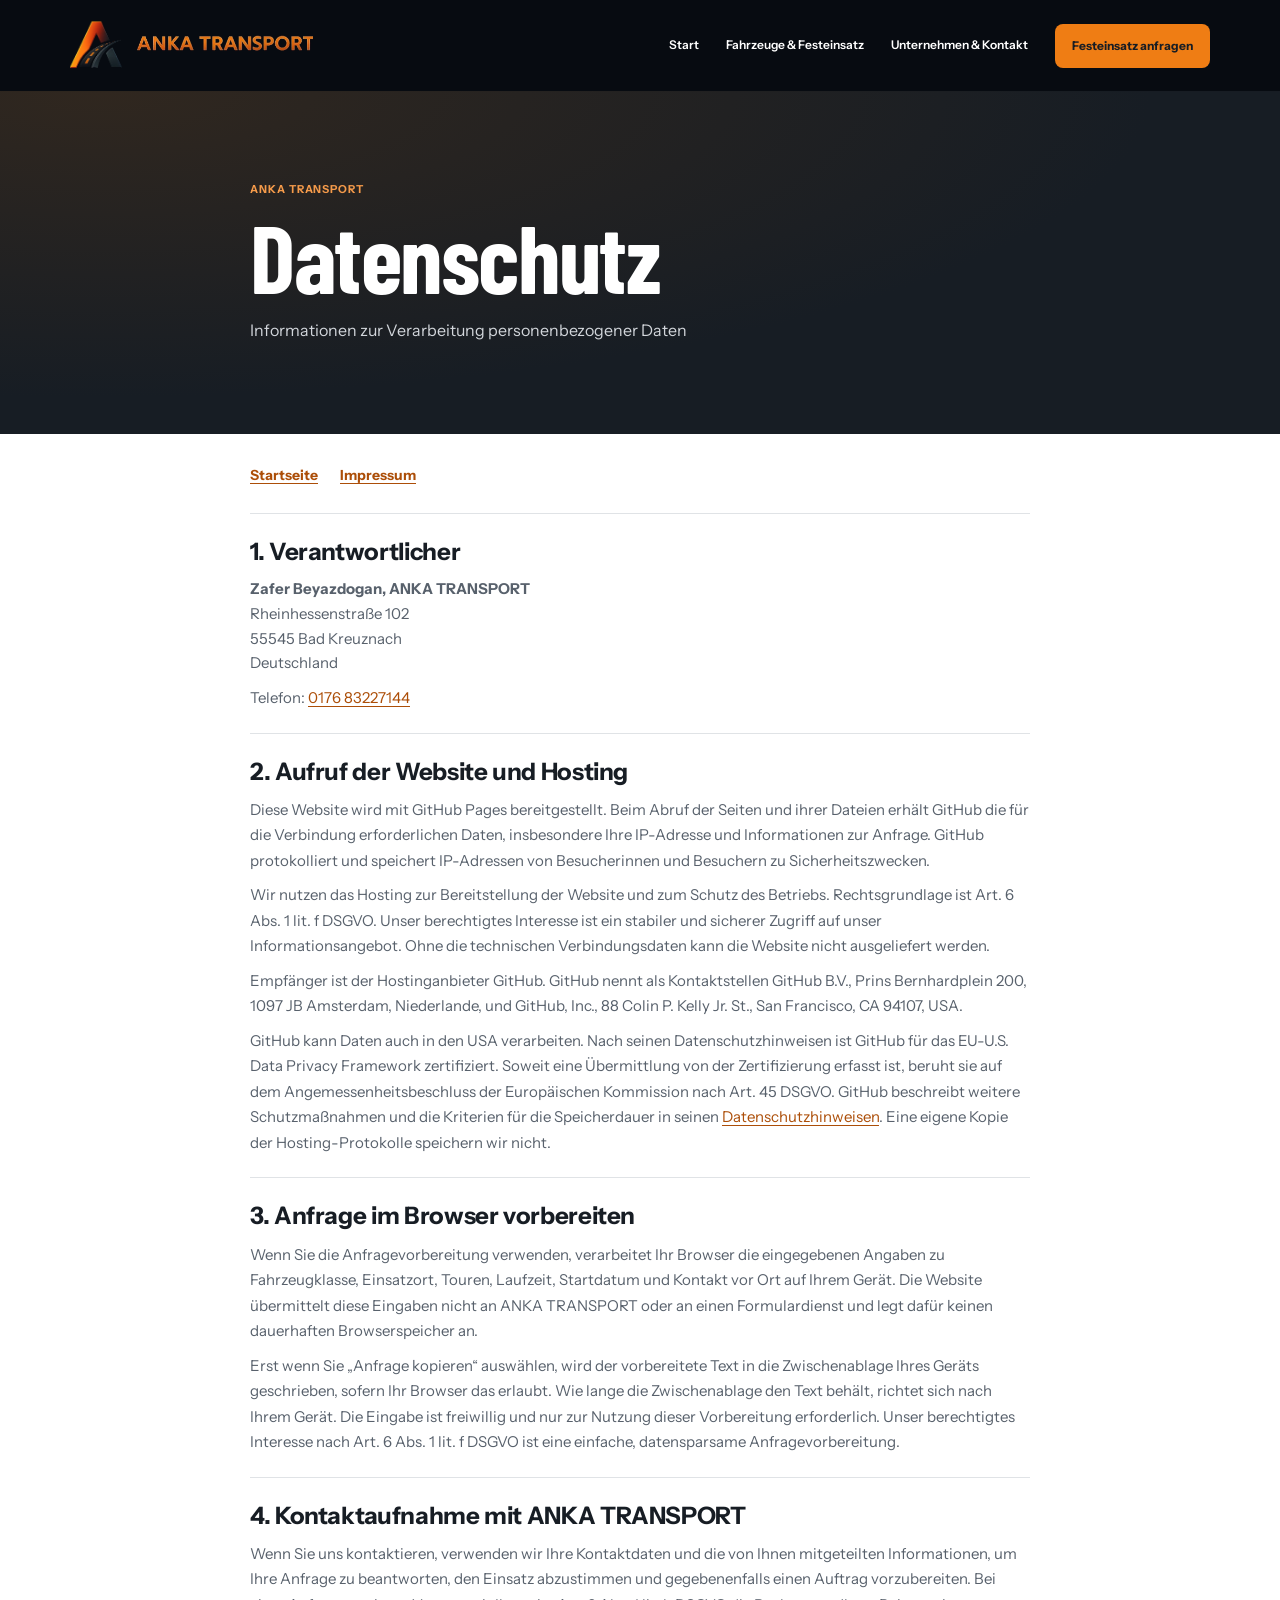
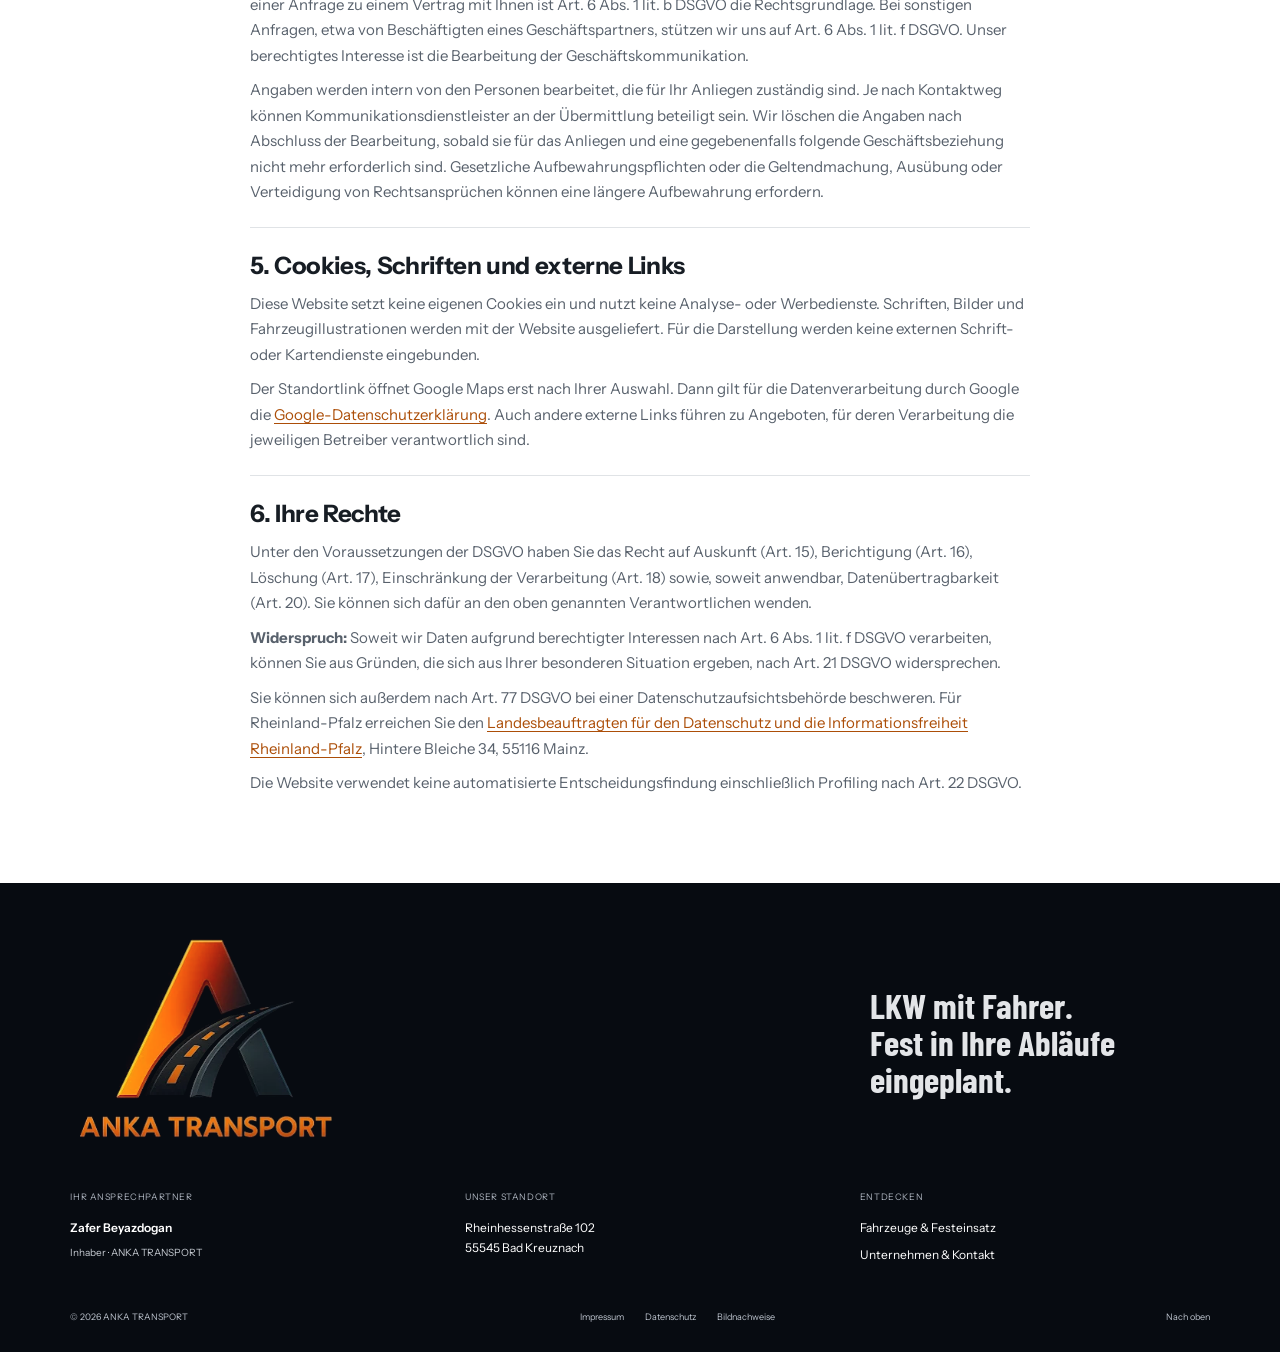
==== datenschutz.html @ 5c02116e "Add ANKA legal pages and protect local inquiry form" ====
<!doctype html><html lang="de"><head><meta charset="utf-8"><meta name="viewport" content="width=device-width, initial-scale=1"><meta http-equiv="Content-Security-Policy" content="form-action 'none'"><meta name="theme-color" content="#ef7d14"><title>Datenschutz — ANKA TRANSPORT</title><meta name="description" content="Datenschutzhinweise für die Website von ANKA TRANSPORT."><meta name="robots" content="noindex,nofollow"><meta property="og:title" content="Datenschutz — ANKA TRANSPORT"><meta property="og:description" content="Datenschutzhinweise für die Website von ANKA TRANSPORT."><meta property="og:type" content="website"><meta property="og:image" content="https://anka-transport.cra4zzy.chatgpt.site/assets/anka-truck.webp"><link rel="icon" href="assets/favicon.svg" type="image/svg+xml"><link rel="preload" href="assets/barlow-condensed-bold.ttf" as="font" type="font/ttf" crossorigin><link rel="stylesheet" href="assets/fonts-v3.css"><link rel="stylesheet" href="assets/style.css?v=7"><script src="assets/app.js?v=7" defer></script></head><body id="top" class="datenschutz-page"><a class="skip" href="#main">Zum Inhalt</a>
<header class="header"><a class="brand" href="index.html" aria-label="ANKA TRANSPORT Startseite"><span class="brand-icon"><img src="assets/anka-brand-reference.png" alt="" width="352" height="510"></span><span class="brand-name"><img src="assets/anka-brand-reference.png" alt="" width="352" height="510"></span></a>
<button class="menu-toggle" type="button" aria-expanded="false" aria-controls="navigation"><span>Menü</span><i aria-hidden="true"></i></button>
<nav id="navigation" aria-label="Hauptnavigation"><a href="index.html">Start</a><a href="festeinsatz.html">Fahrzeuge & Festeinsatz</a><a href="unternehmen.html">Unternehmen & Kontakt</a><a class="button button-small" href="unternehmen.html#anfrage">Festeinsatz anfragen</a></nav></header><main id="main"><header class="legal-hero"><div class="legal-wrap"><span class="kicker">ANKA TRANSPORT</span><h1>Datenschutz</h1><p>Informationen zur Verarbeitung personenbezogener Daten</p></div></header><div class="legal-wrap legal-content"><nav class="legal-links" aria-label="Rechtliche Seiten"><a href="index.html">Startseite</a><a href="impressum.html">Impressum</a></nav><section class="legal-block" aria-labelledby="verantwortlicher">
  <h2 id="verantwortlicher">1. Verantwortlicher</h2>
  <address><strong>Zafer Beyazdogan, ANKA TRANSPORT</strong><br>Rheinhessenstraße 102<br>55545 Bad Kreuznach<br>Deutschland</address>
  <p>Telefon: <a href="tel:+4917683227144">0176 83227144</a></p>
</section>
<section class="legal-block" aria-labelledby="hosting">
  <h2 id="hosting">2. Aufruf der Website und Hosting</h2>
  <p>Diese Website wird mit GitHub Pages bereitgestellt. Beim Abruf der Seiten und ihrer Dateien erhält GitHub die für die Verbindung erforderlichen Daten, insbesondere Ihre IP-Adresse und Informationen zur Anfrage. GitHub protokolliert und speichert IP-Adressen von Besucherinnen und Besuchern zu Sicherheitszwecken.</p>
  <p>Wir nutzen das Hosting zur Bereitstellung der Website und zum Schutz des Betriebs. Rechtsgrundlage ist Art. 6 Abs. 1 lit. f DSGVO. Unser berechtigtes Interesse ist ein stabiler und sicherer Zugriff auf unser Informationsangebot. Ohne die technischen Verbindungsdaten kann die Website nicht ausgeliefert werden.</p>
  <p>Empfänger ist der Hostinganbieter GitHub. GitHub nennt als Kontaktstellen GitHub B.V., Prins Bernhardplein 200, 1097 JB Amsterdam, Niederlande, und GitHub, Inc., 88 Colin P. Kelly Jr. St., San Francisco, CA 94107, USA.</p>
  <p>GitHub kann Daten auch in den USA verarbeiten. Nach seinen Datenschutzhinweisen ist GitHub für das EU-U.S. Data Privacy Framework zertifiziert. Soweit eine Übermittlung von der Zertifizierung erfasst ist, beruht sie auf dem Angemessenheitsbeschluss der Europäischen Kommission nach Art. 45 DSGVO. GitHub beschreibt weitere Schutzmaßnahmen und die Kriterien für die Speicherdauer in seinen <a href="https://docs.github.com/en/site-policy/privacy-policies/github-general-privacy-statement">Datenschutzhinweisen</a>. Eine eigene Kopie der Hosting-Protokolle speichern wir nicht.</p>
</section>
<section class="legal-block" aria-labelledby="anfragevorbereitung">
  <h2 id="anfragevorbereitung">3. Anfrage im Browser vorbereiten</h2>
  <p>Wenn Sie die Anfragevorbereitung verwenden, verarbeitet Ihr Browser die eingegebenen Angaben zu Fahrzeugklasse, Einsatzort, Touren, Laufzeit, Startdatum und Kontakt vor Ort auf Ihrem Gerät. Die Website übermittelt diese Eingaben nicht an ANKA TRANSPORT oder an einen Formulardienst und legt dafür keinen dauerhaften Browserspeicher an.</p>
  <p>Erst wenn Sie „Anfrage kopieren“ auswählen, wird der vorbereitete Text in die Zwischenablage Ihres Geräts geschrieben, sofern Ihr Browser das erlaubt. Wie lange die Zwischenablage den Text behält, richtet sich nach Ihrem Gerät. Die Eingabe ist freiwillig und nur zur Nutzung dieser Vorbereitung erforderlich. Unser berechtigtes Interesse nach Art. 6 Abs. 1 lit. f DSGVO ist eine einfache, datensparsame Anfragevorbereitung.</p>
</section>
<section class="legal-block" aria-labelledby="kontaktaufnahme">
  <h2 id="kontaktaufnahme">4. Kontaktaufnahme mit ANKA TRANSPORT</h2>
  <p>Wenn Sie uns kontaktieren, verwenden wir Ihre Kontaktdaten und die von Ihnen mitgeteilten Informationen, um Ihre Anfrage zu beantworten, den Einsatz abzustimmen und gegebenenfalls einen Auftrag vorzubereiten. Bei einer Anfrage zu einem Vertrag mit Ihnen ist Art. 6 Abs. 1 lit. b DSGVO die Rechtsgrundlage. Bei sonstigen Anfragen, etwa von Beschäftigten eines Geschäftspartners, stützen wir uns auf Art. 6 Abs. 1 lit. f DSGVO. Unser berechtigtes Interesse ist die Bearbeitung der Geschäftskommunikation.</p>
  <p>Angaben werden intern von den Personen bearbeitet, die für Ihr Anliegen zuständig sind. Je nach Kontaktweg können Kommunikationsdienstleister an der Übermittlung beteiligt sein. Wir löschen die Angaben nach Abschluss der Bearbeitung, sobald sie für das Anliegen und eine gegebenenfalls folgende Geschäftsbeziehung nicht mehr erforderlich sind. Gesetzliche Aufbewahrungspflichten oder die Geltendmachung, Ausübung oder Verteidigung von Rechtsansprüchen können eine längere Aufbewahrung erfordern.</p>
</section>
<section class="legal-block" aria-labelledby="einbindungen">
  <h2 id="einbindungen">5. Cookies, Schriften und externe Links</h2>
  <p>Diese Website setzt keine eigenen Cookies ein und nutzt keine Analyse- oder Werbedienste. Schriften, Bilder und Fahrzeugillustrationen werden mit der Website ausgeliefert. Für die Darstellung werden keine externen Schrift- oder Kartendienste eingebunden.</p>
  <p>Der Standortlink öffnet Google Maps erst nach Ihrer Auswahl. Dann gilt für die Datenverarbeitung durch Google die <a href="https://policies.google.com/privacy?hl=de">Google-Datenschutzerklärung</a>. Auch andere externe Links führen zu Angeboten, für deren Verarbeitung die jeweiligen Betreiber verantwortlich sind.</p>
</section>
<section class="legal-block" aria-labelledby="rechte">
  <h2 id="rechte">6. Ihre Rechte</h2>
  <p>Unter den Voraussetzungen der DSGVO haben Sie das Recht auf Auskunft (Art. 15), Berichtigung (Art. 16), Löschung (Art. 17), Einschränkung der Verarbeitung (Art. 18) sowie, soweit anwendbar, Datenübertragbarkeit (Art. 20). Sie können sich dafür an den oben genannten Verantwortlichen wenden.</p>
  <p><strong>Widerspruch:</strong> Soweit wir Daten aufgrund berechtigter Interessen nach Art. 6 Abs. 1 lit. f DSGVO verarbeiten, können Sie aus Gründen, die sich aus Ihrer besonderen Situation ergeben, nach Art. 21 DSGVO widersprechen.</p>
  <p>Sie können sich außerdem nach Art. 77 DSGVO bei einer Datenschutzaufsichtsbehörde beschweren. Für Rheinland-Pfalz erreichen Sie den <a href="https://www.datenschutz.rlp.de/service/kontakt">Landesbeauftragten für den Datenschutz und die Informationsfreiheit Rheinland-Pfalz</a>, Hintere Bleiche 34, 55116 Mainz.</p>
  <p>Die Website verwendet keine automatisierte Entscheidungsfindung einschließlich Profiling nach Art. 22 DSGVO.</p>
</section>
</div></main><footer class="footer"><div class="footer-top"><a class="footer-brand" href="index.html" aria-label="ANKA TRANSPORT Startseite"><span class="brand-lockup"><img src="assets/anka-brand-reference.png" alt="" width="352" height="510" loading="lazy"></span></a><p>LKW mit Fahrer.<br>Fest in Ihre Abläufe eingeplant.</p></div>
<div class="footer-columns"><div><span class="footer-label">Ihr Ansprechpartner</span><strong>Zafer Beyazdogan</strong><span>Inhaber · ANKA TRANSPORT</span></div><div><span class="footer-label">Unser Standort</span><address>Rheinhessenstraße 102<br>55545 Bad Kreuznach</address></div><div><span class="footer-label">Entdecken</span><a href="festeinsatz.html">Fahrzeuge & Festeinsatz</a><a href="unternehmen.html">Unternehmen & Kontakt</a></div></div>
<div class="footer-bottom"><span>© <span data-year>2026</span> ANKA TRANSPORT</span><div><a href="impressum.html">Impressum</a><a href="datenschutz.html">Datenschutz</a><button type="button" data-dialog="bildnachweise">Bildnachweise</button></div><a href="#top">Nach oben</a></div></footer><dialog id="bildnachweise" class="info-dialog"><button class="dialog-close" aria-label="Schließen">×</button><span class="kicker">Fotografie</span><h2>Bildnachweise</h2><p>Die Aufnahmen des Mercedes-Benz-LKW und des Laderaums wurden von ANKA TRANSPORT zur Verfügung gestellt.</p><p>Die Fahrzeugklassen in der interaktiven Auswahl sind eigenständig erstellte schematische Illustrationen. Sie zeigen keine verbindlichen Fahrzeugabmessungen oder Ausstattungen.</p></dialog>
</body></html>
---- assets/fonts-v3.css ----
@font-face {
  font-family: 'Instrument Sans';
  font-style: normal;
  font-weight: 400;
  font-stretch: normal;
  font-display: swap;
  src: url(font-pximypc9vsFDm051Uf6KVwgkfoSxQ0GsQv8ToedPibnr-yp2JGEJOH9npSTF-Qf1.ttf) format('truetype');
}
@font-face {
  font-family: 'Instrument Sans';
  font-style: normal;
  font-weight: 500;
  font-stretch: normal;
  font-display: swap;
  src: url(font-pximypc9vsFDm051Uf6KVwgkfoSxQ0GsQv8ToedPibnr-yp2JGEJOH9npST3-Qf1.ttf) format('truetype');
}
@font-face {
  font-family: 'Instrument Sans';
  font-style: normal;
  font-weight: 600;
  font-stretch: normal;
  font-display: swap;
  src: url(font-pximypc9vsFDm051Uf6KVwgkfoSxQ0GsQv8ToedPibnr-yp2JGEJOH9npSQb_gf1.ttf) format('truetype');
}
@font-face {
  font-family: 'Instrument Sans';
  font-style: normal;
  font-weight: 700;
  font-stretch: normal;
  font-display: swap;
  src: url(font-pximypc9vsFDm051Uf6KVwgkfoSxQ0GsQv8ToedPibnr-yp2JGEJOH9npSQi_gf1.ttf) format('truetype');
}
@font-face {
 font-family: 'Barlow Condensed';
 font-style: normal;
 font-weight: 700;
 font-display: swap;
 src: url(barlow-condensed-bold.ttf) format('truetype');
}
---- assets/style.css ----
:root{--accent:#ef7d14;--accent-hover:#ff9433;--accent-text:#ac4e08;--brand-black:#070b11;--ink:#171d24;--orange:#ef7d14;--paper:#f1f2f3;--muted:#58616c;--gutter:clamp(24px,5.5vw,88px);--display:'Barlow Condensed','Arial Narrow',sans-serif;--body:'Instrument Sans',Arial,sans-serif}
*{box-sizing:border-box}html{scroll-behavior:smooth;scroll-padding-top:100px}body{margin:0;font-family:var(--body);font-size:16px;line-height:1.65;background:#fff;color:var(--ink)}button,input,textarea{font:inherit}button,a,input,textarea,summary{-webkit-tap-highlight-color:transparent}a{color:inherit;text-decoration:none}button{cursor:pointer}img{display:block;max-width:100%;width:100%;height:100%;object-fit:cover}svg{display:block}figure,p,h1,h2,h3,dl,dd{margin:0}h1,h2,h3{font-family:var(--display);font-weight:700;line-height:1;letter-spacing:-.015em}h1{font-size:clamp(68px,7.7vw,118px)}h2{font-size:clamp(44px,4.7vw,72px)}h3{font-size:34px}p{line-height:1.7}address{font-style:normal}button{color:inherit}a:focus-visible,button:focus-visible,input:focus-visible,textarea:focus-visible,summary:focus-visible,[tabindex]:focus-visible{outline:3px solid #bd570b;outline-offset:5px}.section{padding:80px var(--gutter)}.kicker{display:block;font-size:11px;line-height:1.5;font-weight:700;letter-spacing:.085em;text-transform:uppercase;margin-bottom:22px}.lead{font-size:20px;line-height:1.55;font-weight:500}.accent-text{color:var(--accent-text)}.section-title{display:flex;align-items:flex-end;justify-content:space-between;gap:40px;margin-bottom:38px}.section-title>p{max-width:340px;font-size:15px;color:var(--muted);margin-bottom:3px}.button{display:inline-flex;align-items:center;justify-content:center;min-height:52px;padding:15px 24px;background:var(--accent);color:var(--ink);font-size:13px;font-weight:700;line-height:1.45;border:0;border-radius:2px;text-align:center;transition:background .2s,transform .2s}.button:hover{background:var(--accent-hover);transform:translateY(-2px)}.button-orange{background:var(--orange);color:var(--ink)}.button-orange:hover{background:#ff963e}.button-dark{background:var(--ink);color:#fff}.button-dark:hover{background:#2e343d}.button-small{min-height:44px;padding:11px 17px;font-size:12px}.text-link{display:inline-block;font-size:13px;font-weight:700;text-decoration:underline;text-underline-offset:5px}.text-link:hover{color:var(--accent-text)}.skip{position:fixed;top:-100px;left:20px;padding:10px 20px;background:#fff;color:var(--ink);z-index:100}.skip:focus{top:12px}
/* Navigation */
.header{height:91px;display:flex;align-items:center;justify-content:space-between;padding:0 var(--gutter);background:var(--brand-black);color:#fff;position:sticky;top:0;z-index:30;box-shadow:0 1px 0 #171d240b}.brand{display:flex;align-items:center;gap:10px;flex-shrink:0}.brand-icon{display:block;position:relative;overflow:hidden;width:56px;height:49px;flex-shrink:0}.brand-icon img{position:absolute;max-width:none;width:80px;height:auto;left:-14px;top:-23px;mix-blend-mode:lighten}.brand-name{display:block;position:relative;overflow:hidden;width:177px;height:21px;flex-shrink:0}.brand-name img{position:absolute;max-width:none;width:190px;height:auto;left:-6px;top:-178px;mix-blend-mode:lighten}.header nav{display:flex;align-items:center;gap:27px}.header nav>a:not(.button){font-size:12px;font-weight:600;line-height:1.4}.header nav>a:not(.button):hover,.header nav>a[aria-current=page]{color:var(--accent)}.menu-toggle{display:none;align-items:center;gap:11px;font-size:12px;font-weight:600;background:none;border:0;padding:12px 0 12px 12px}.menu-toggle i{width:22px;height:12px;border-top:2px solid currentColor;border-bottom:2px solid currentColor;transition:transform .2s}.menu-toggle[aria-expanded=true] i{transform:rotate(-45deg)}
/* The transport offer is the first thing visitors see. */
.home-hero{display:grid;grid-template-columns:46% 54%;min-height:650px;background:var(--ink);color:#fff}.hero-copy{padding:50px 30px 42px var(--gutter);display:flex;flex-direction:column;justify-content:center;position:relative;z-index:1}.hero-copy .kicker{font-size:10px;letter-spacing:.08em;margin-bottom:26px;color:#e0e3e7}.hero-copy h1{line-height:.91;letter-spacing:-.018em;margin-bottom:25px}.hero-copy h1>span{color:var(--orange)}.hero-copy>p{font-size:16px;line-height:1.65;color:#e5e8ec;max-width:370px}.hero-actions{display:flex;align-items:center;flex-wrap:wrap;gap:20px;margin-top:29px}.hero-link{font-size:12px;font-weight:600;text-decoration:underline;text-underline-offset:5px}.hero-for{font-size:10px;line-height:1.6;color:#d7dce2;display:block;margin-top:36px;max-width:360px}.hero-photo{position:relative;min-width:0;overflow:hidden}.hero-photo>img{position:absolute;inset:0;object-position:50% 54%}.photo-label{position:absolute;top:22px;right:22px;background:var(--ink);color:white;padding:10px 13px;font-size:9px;line-height:1.4;font-weight:600;letter-spacing:.04em}.hero-photo-note{position:absolute;bottom:0;left:0;right:0;background:linear-gradient(0deg,#0b1017e6,transparent);padding:110px 38px 27px;display:flex;justify-content:space-between;align-items:flex-end;gap:20px}.hero-photo-note strong{font-family:var(--display);font-size:33px;line-height:.98}.hero-photo-note>span{font-size:10px;line-height:1.5;text-align:right;max-width:150px}.class-strip{display:grid;grid-template-columns:repeat(4,1fr);padding:0 var(--gutter);background:var(--ink);color:#fff}.class-strip>a{padding:27px 22px;display:flex;align-items:center;justify-content:center;gap:17px;transition:background .2s}.class-strip>a:hover{background:#2b3037}.class-strip strong{font-family:var(--display);font-size:38px;line-height:1;white-space:nowrap}.class-strip span{font-size:10px;line-height:1.5;max-width:90px;color:#c9cdd2}
/* Real operations: photo and the practical value of a permanent assignment. */
.intro{display:grid;grid-template-columns:1.08fr 1fr;gap:70px;align-items:center}.intro h2{margin-bottom:26px}.intro-copy>.lead{max-width:530px;margin-bottom:15px}.intro-copy>p:not(.lead){font-size:14px;color:var(--muted);max-width:530px}.intro-photo{height:565px;position:relative;overflow:hidden;background:var(--paper)}.intro-photo>img{object-position:50% 53%}.intro-photo figcaption{position:absolute;bottom:0;left:0;right:0;background:var(--ink);color:#fff;padding:20px 27px}.intro-photo figcaption span{font-size:9px;font-weight:600;letter-spacing:.08em;display:block;margin-bottom:6px}.intro-photo figcaption strong{font-family:var(--display);font-size:26px;line-height:1.15}.service-facts{display:flex;flex-direction:column;gap:15px;margin:29px 0 25px}.service-facts>div{display:grid;grid-template-columns:175px 1fr;gap:14px;align-items:center}.service-facts strong{font-size:13px;font-weight:700}.service-facts span{font-size:12px;color:var(--muted)}
/* Class selector: real utility, illustrated without claiming a vehicle specification. */
.fleet-section{background:var(--ink);color:#fff}.fleet-section .kicker{color:#f49a4a}.fleet-section .section-title>p{color:#d2d6db}.fleet-tabs{display:grid;grid-template-columns:repeat(4,minmax(0,1fr));gap:8px;margin-bottom:14px}.fleet-tabs button{min-height:63px;font-family:var(--display);font-size:31px;line-height:1.1;font-weight:700;border:0;background:#2b3037;color:#d8dbe0;transition:background .2s,color .2s}.fleet-tabs button:hover{background:#414852}.fleet-tabs button[aria-selected=true]{background:var(--orange);color:var(--ink)}.fleet-stage{display:grid;grid-template-columns:45% 55%;background:#fff;color:var(--ink);min-width:0}.fleet-detail{padding:38px 40px 39px;min-width:0}.fleet-detail .kicker{color:var(--muted);margin-bottom:6px;font-size:10px}.fleet-weight{font-family:var(--display);font-size:102px;letter-spacing:-.03em;line-height:1;display:block;color:var(--accent-text);margin-bottom:13px}.fleet-weight small{font-size:50px;margin-left:9px}.fleet-stage[data-kind=Sattelzug] .fleet-weight{font-size:80px}.fleet-detail h3{font-family:var(--body);font-size:20px;line-height:1.4;letter-spacing:-.03em;margin-bottom:12px}.fleet-detail>p{font-size:14px;max-width:400px;min-height:49px;color:var(--muted)}.fleet-tags{display:flex;flex-wrap:wrap;gap:7px;margin:21px 0}.fleet-tags>span{font-size:9px;font-weight:600;padding:6px 10px;background:var(--paper);color:var(--muted);border-radius:2px}.fleet-visual{background:#ebedef;min-width:0;display:flex;flex-direction:column;justify-content:center;padding:35px 32px 28px;position:relative;overflow:hidden}.fleet-visual-label{font-size:9px;font-weight:700;letter-spacing:.07em;color:#626970;align-self:flex-end;margin-bottom:12px}.truck-illustration{width:100%;height:auto;display:none;max-height:260px}.fleet-stage[data-kind="7-5"] [data-truck="7-5"],.fleet-stage[data-kind="12"] [data-truck="12"],.fleet-stage[data-kind="18"] [data-truck="18"],.fleet-stage[data-kind="Sattelzug"] [data-truck="Sattelzug"]{display:block}.fleet-visual>small{font-size:9px;color:#626970;text-align:center;margin-top:8px}.fleet-availability{font-size:11px;line-height:1.7;color:#515b65;max-width:370px;align-self:center;text-align:center;margin-top:36px}
/* Business and people */
.partner-section{display:grid;grid-template-columns:1fr 1fr;gap:0;background:var(--paper)}.partner-photo{position:relative;height:555px;overflow:hidden;min-width:0}.partner-photo>img{object-position:50% 49%}.partner-photo .photo-label{left:20px;right:auto;top:auto;bottom:20px}.partner-copy{background:#fff;display:flex;flex-direction:column;justify-content:center;align-items:flex-start;padding:42px 45px}.partner-copy .kicker{font-size:10px;color:var(--muted);margin-bottom:18px}.partner-copy h2{font-size:clamp(42px,4.1vw,62px);margin-bottom:22px}.partner-copy>p{font-size:14px;color:var(--muted);max-width:440px;margin-bottom:12px}.owner{display:flex;align-items:center;gap:13px;margin:16px 0 24px}.owner-monogram{display:flex;align-items:center;justify-content:center;width:44px;height:44px;background:var(--accent);color:var(--ink);font-family:var(--display);font-size:22px;flex-shrink:0}.owner strong{display:block;font-size:13px;font-weight:700;line-height:1.5}.owner div>span{display:block;font-size:10px;color:var(--muted)}.process-section{background:#fff}.steps{display:grid;grid-template-columns:repeat(3,minmax(0,1fr));gap:18px}.steps article{background:var(--paper);padding:30px 32px 33px}.steps article:nth-child(2){background:#e5e7e9}.steps article:nth-child(3){background:var(--ink);color:#fff}.step-tag{display:inline-block;font-size:10px;line-height:1;font-weight:700;text-transform:uppercase;letter-spacing:.07em;margin-bottom:23px}.steps h3{font-size:37px;line-height:1.02;margin-bottom:17px}.steps p{font-size:13px;color:var(--muted);max-width:310px}.steps article:last-child p{color:#e5e8ec}.closing{display:grid;grid-template-columns:1.15fr 1fr;gap:45px;background:var(--orange);align-items:center;padding-top:55px;padding-bottom:58px}.closing .kicker{font-size:10px;margin-bottom:16px}.closing h2{font-size:clamp(52px,5.5vw,82px)}.closing-action{justify-self:end;max-width:340px}.closing-action p{font-size:16px;margin-bottom:23px}
/* Secondary page entry */
.subhero{display:grid;grid-template-columns:53% 47%;background:var(--ink);color:#fff;min-height:565px}.subhero-copy{padding:52px 40px 52px var(--gutter);display:flex;flex-direction:column;align-items:flex-start;justify-content:center;min-width:0}.subhero-copy .kicker{color:#d7dce2;font-size:10px;margin-bottom:23px}.subhero h1{font-size:clamp(66px,7vw,108px);line-height:.95;margin-bottom:24px}.subhero h1>span{color:var(--orange)}.subhero-copy>p{font-size:15px;max-width:400px;color:#e5e8ec;margin-bottom:25px}.subhero-photo{position:relative;overflow:hidden;min-width:0}.subhero-photo>img{position:absolute;inset:0;object-position:50% 52%}.company-hero{background:var(--ink)}.company-hero h1{font-size:clamp(65px,6.5vw,100px)}.company-hero .subhero-photo>img{object-position:50% 51%}.owner-light{margin-top:26px;margin-bottom:0}.owner-light .owner-monogram{background:#353a42;color:#fff}.owner-light div>span{color:#d1d6dc}.planning-section{display:grid;grid-template-columns:1.1fr 1fr;gap:65px;align-items:center}.planning-copy h2{margin-bottom:25px}.planning-copy>.lead{font-size:19px;max-width:450px}.planning-copy dl{display:grid;grid-template-columns:1fr 1fr;gap:24px 25px;margin-top:29px}.planning-copy dt{font-family:var(--display);font-weight:700;font-size:28px;color:var(--accent-text);margin-bottom:7px}.planning-copy dd{font-size:12px;line-height:1.7;color:var(--muted);max-width:220px}.planning-photo{height:560px;position:relative;overflow:hidden}.planning-photo figcaption{position:absolute;bottom:0;left:0;right:0;background:var(--ink);color:#fff;font-size:11px;font-weight:600;padding:18px 22px}.festeinsatz-page .process-section{background:var(--paper)}.festeinsatz-page .steps article:first-child{background:white}.faq{display:grid;grid-template-columns:.7fr 1fr;gap:80px;background:#fff}.faq details{background:var(--paper);margin-bottom:10px;padding:0 22px}.faq details:last-child{margin-bottom:0}.faq summary{list-style:none;font-size:13px;font-weight:600;cursor:pointer;display:flex;justify-content:space-between;align-items:center;gap:18px;padding:21px 0;line-height:1.5}.faq summary::-webkit-details-marker{display:none}.faq summary>span{font-size:24px;font-weight:400;line-height:1;color:var(--accent);flex-shrink:0;transition:transform .2s}.faq details[open] summary>span{transform:rotate(45deg)}.faq details p{font-size:13px;color:var(--muted);padding-bottom:21px}
/* Company and contact */
.about-section{display:grid;grid-template-columns:1fr 1fr;gap:60px;align-items:start}.about-copy .lead{font-size:20px;margin-bottom:17px}.about-copy>p:not(.lead){font-size:14px;color:var(--muted);margin-bottom:13px}.credentials{background:var(--paper);padding-top:65px;padding-bottom:65px}.credentials h2{font-size:clamp(42px,4.3vw,66px)}.credential-cards{display:grid;grid-template-columns:1fr 1fr;gap:20px}.credential-cards article{display:flex;align-items:flex-start;gap:22px;padding:29px;background:#fff}.credential-icon{width:45px;flex-shrink:0;color:var(--accent-text)}.credential-icon svg{width:37px;height:45px;stroke:currentColor;stroke-width:1.6;fill:none}.credential-cards h3{font-family:var(--body);font-size:17px;line-height:1.45;margin-bottom:10px;letter-spacing:-.02em}.credential-cards p{font-size:12px;color:var(--muted);max-width:440px}.contact-section{display:grid;grid-template-columns:.95fr 1.1fr;gap:70px;align-items:start}.contact-intro .kicker{font-size:10px;color:var(--muted)}.contact-intro h2{margin-bottom:25px}.contact-intro>p{font-size:15px;max-width:410px;color:var(--muted)}.contact-address{margin:32px 0}.contact-address>span{display:block;font-size:11px;color:var(--muted);margin-bottom:7px}.contact-address>strong{display:block;font-family:var(--display);font-size:34px;line-height:1.2;margin-bottom:16px}.contact-address address{font-size:13px;margin-bottom:14px}.contact-address .text-link{font-size:11px}.contact-service{background:var(--ink);color:#fff;padding:25px 26px;max-width:410px}.contact-service strong{display:block;font-family:var(--display);font-size:36px;line-height:1;margin-bottom:9px}.contact-service>span{font-size:13px;display:block;margin-bottom:12px}.contact-service small{font-size:10px;color:#dddfe3;display:block;max-width:270px;line-height:1.7}form{background:var(--paper);padding:32px;min-width:0}.form-heading{display:flex;justify-content:space-between;align-items:baseline;gap:15px;font-weight:700;font-size:16px;margin-bottom:29px}.form-heading small{font-size:9px;font-weight:400;color:var(--muted);white-space:nowrap}fieldset{border:0;padding:0;margin:0 0 23px;min-width:0}form legend{font-size:11px;font-weight:600;margin-bottom:12px}form label{display:block;font-size:11px;font-weight:600;line-height:1.5}form input:not([type=radio]),form textarea{display:block;border:1px solid #c8cdd2;background:#fff;color:var(--ink);font-size:13px;font-weight:400;padding:13px 12px;margin-top:8px;width:100%;min-height:48px;border-radius:1px;min-width:0}form textarea{resize:vertical;min-height:104px}form input::placeholder,form textarea::placeholder{color:#69717a;opacity:1}.vehicle-choice{display:flex;gap:7px;flex-wrap:wrap}.vehicle-choice label{cursor:pointer;position:relative}.vehicle-choice input{position:absolute;opacity:0;left:0;top:0;width:100%;height:100%;margin:0;cursor:pointer}.vehicle-choice span{display:block;font-size:11px;background:#fff;border:1px solid #c8cdd2;padding:10px 13px;min-height:42px;transition:background .2s,color .2s}.vehicle-choice input:checked+span{background:var(--accent);color:var(--ink);border-color:var(--accent)}.vehicle-choice input:focus-visible+span{outline:3px solid #bd570b;outline-offset:3px}.form-grid{display:grid;grid-template-columns:1fr 1fr;gap:21px 16px;margin-bottom:24px}.form-subheading{font-family:var(--body);font-size:15px;line-height:1.4;margin:28px 0 22px;letter-spacing:-.02em}.form-info{font-size:11px;line-height:1.8;color:var(--muted);margin-bottom:20px}.form-submit{width:100%}.form-privacy{font-size:9px;line-height:1.9;color:var(--muted);margin-top:13px}.form-privacy button{padding:0;border:0;background:none;font-size:inherit;text-decoration:underline}
/* Footer and native dialogs */
.footer{background:var(--brand-black);color:#fff;padding:55px var(--gutter) 24px}.footer-top{display:flex;justify-content:space-between;align-items:center;gap:40px;margin-bottom:40px}.footer-brand{display:block;flex-shrink:0}.brand-lockup{display:block;position:relative;overflow:hidden;width:270px;height:210px}.brand-lockup img{position:absolute;max-width:none;width:270px;height:auto;left:0;top:-76px;mix-blend-mode:lighten}.footer-top>p{font-family:var(--display);font-size:35px;line-height:1.05;color:#e3e5e8;max-width:340px}.footer-columns{display:grid;grid-template-columns:1fr 1fr 1fr;gap:45px;margin:42px 0}.footer-columns>div{display:flex;flex-direction:column;gap:7px;font-size:12px;line-height:1.65}.footer-label{display:block;text-transform:uppercase;font-size:9px;letter-spacing:.065em;color:#acb3bd;margin-bottom:7px}.footer-columns>div>strong{font-weight:600}.footer-columns>div>span:not(.footer-label){font-size:10px;color:#c6cbd2}.footer-columns a:hover{color:var(--orange)}.footer-bottom{display:flex;justify-content:space-between;gap:20px;align-items:center;color:#bdc4ce;font-size:9px}.footer-bottom>div{display:flex;gap:21px;flex-wrap:wrap}.footer-bottom button{font-size:inherit;padding:3px 0;background:none;border:0;color:inherit}.footer-bottom button:hover,.footer-bottom>a:hover{color:var(--orange)}.info-dialog{border:0;background:#fff;color:var(--ink);padding:43px;max-width:min(660px,calc(100vw - 36px));max-height:85vh;overflow:auto;box-shadow:0 30px 100px #0004;border-radius:2px}.info-dialog::backdrop{background:#0a0e14b3;backdrop-filter:blur(3px)}.dialog-close{position:absolute;top:12px;right:16px;font-size:28px;border:0;background:none;padding:2px 6px;line-height:1}.info-dialog .kicker{font-size:9px;color:var(--muted);margin-bottom:18px}.info-dialog h2{font-size:48px;margin-bottom:24px}.info-dialog p{font-size:13px;margin-bottom:17px;line-height:1.8}.info-dialog .muted{color:var(--muted);font-size:12px}.info-dialog a{text-decoration:underline;text-underline-offset:3px}.info-dialog ul{padding-left:20px;font-size:12px;line-height:1.8}.summary-dialog pre{white-space:pre-wrap;overflow-wrap:anywhere;font:11px/1.75 var(--body);padding:20px;background:var(--paper);max-height:36vh;overflow:auto}.summary-dialog #copy-status{font-size:11px;margin:16px 0 0}
@media(min-width:1800px){.home-hero,.subhero{min-height:730px}.hero-copy h1{font-size:138px}.hero-copy{padding-left:max(var(--gutter),calc((100vw - 1624px)/2))}.section{padding-left:max(var(--gutter),calc((100vw - 1624px)/2));padding-right:max(var(--gutter),calc((100vw - 1624px)/2))}.intro{gap:100px}}
@media(max-width:1150px){.header nav{gap:18px}.header nav>a:not(.button){font-size:11px}.button-small{font-size:11px;padding:11px 13px}.hero-copy{padding-right:24px}.hero-actions{gap:15px}.hero-actions .button{font-size:12px;padding:14px 18px}.class-strip>a{padding:24px 10px;gap:12px}.class-strip strong{font-size:32px}.class-strip span{font-size:9px;max-width:75px}.intro{gap:40px}.intro-photo{height:530px}.service-facts>div{grid-template-columns:155px 1fr;gap:10px}.service-facts strong{font-size:12px}.service-facts span{font-size:11px}.fleet-detail{padding:31px}.fleet-visual{padding:30px 22px}.fleet-weight{font-size:95px}.fleet-stage[data-kind=Sattelzug] .fleet-weight{font-size:70px}.partner-copy{padding:34px}.partner-photo{height:535px}.steps article{padding:26px}.steps h3{font-size:34px}.planning-section{gap:40px}.faq{gap:50px}.contact-section{gap:40px}form{padding:28px}.vehicle-choice span{padding:9px 11px}}
@media(max-width:1100px){.header{height:78px}.menu-toggle{display:flex}.header nav{display:none;position:absolute;left:0;right:0;top:78px;flex-direction:column;align-items:stretch;gap:0;background:var(--brand-black);padding:12px var(--gutter) 22px;box-shadow:0 14px 23px #171d2415}.header nav.open{display:flex}.header nav>a:not(.button){padding:14px 0;font-size:14px}.header nav>.button{margin-top:12px;align-self:flex-start}.home-hero{min-height:605px}.hero-copy>p{font-size:14px}.hero-for{font-size:9px;margin-top:25px}.hero-copy .kicker{font-size:9px}.hero-link{font-size:11px}.subhero{min-height:535px}.subhero h1{font-size:clamp(62px,7vw,86px)}.subhero-copy{padding-right:30px}.company-hero h1{font-size:clamp(59px,6.8vw,82px)}.section{padding-top:65px;padding-bottom:65px}.fleet-detail h3{font-size:18px}.fleet-detail>p{font-size:13px}.fleet-visual-label{font-size:8px}.fleet-availability{font-size:10px}.contact-service{padding:24px}.form-grid{grid-template-columns:1fr}.contact-intro h2{font-size:53px}.credential-cards article{gap:16px;padding:25px}.credential-cards h3{font-size:15px}.footer-top>p{font-size:29px}}
@media(max-width:900px){.home-hero{grid-template-columns:1fr;min-height:0}.hero-copy{padding:42px var(--gutter) 39px}.hero-copy h1{font-size:clamp(74px,12vw,103px);margin-bottom:24px}.hero-copy>p{font-size:16px;max-width:500px}.hero-actions{gap:23px;margin-top:25px}.hero-actions .button{font-size:13px;padding:15px 24px}.hero-link{font-size:12px}.hero-for{font-size:10px;margin-top:23px}.hero-copy .kicker{font-size:10px}.hero-photo{height:440px}.hero-photo>img{object-position:50% 54%}.hero-photo-note{padding-top:70px}.class-strip{padding:0 var(--gutter)}.class-strip>a{flex-direction:column;align-items:flex-start;gap:9px;padding:22px 10px}.class-strip strong{font-size:35px}.class-strip span{font-size:9px;max-width:95px}.intro{gap:35px;grid-template-columns:1fr 1fr}.intro h2{font-size:46px}.intro-photo{height:500px}.intro-copy>.lead{font-size:18px}.intro-copy>p:not(.lead){font-size:13px}.service-facts{gap:13px}.service-facts>div{display:block}.service-facts strong,.service-facts span{display:block}.service-facts span{margin-top:3px}.fleet-stage{grid-template-columns:1fr 1fr}.fleet-detail{padding:29px}.fleet-detail .button{font-size:11px;padding:14px 17px}.fleet-weight{font-size:88px}.fleet-stage[data-kind=Sattelzug] .fleet-weight{font-size:62px}.fleet-visual-label{align-self:center;text-align:center}.partner-copy{padding:29px}.partner-copy h2{font-size:46px}.partner-copy>p{font-size:13px}.partner-photo{height:555px}.partner-copy .button{font-size:11px;padding:14px 18px}.steps{gap:12px}.steps article{padding:25px 21px}.steps h3{font-size:32px}.steps p{font-size:12px}.section-title>p{font-size:13px;max-width:260px}.closing{gap:35px}.closing h2{font-size:64px}.closing-action p{font-size:14px}.subhero{grid-template-columns:1fr 1fr}.subhero h1{font-size:64px}.company-hero h1{font-size:62px}.subhero-copy{padding:40px 25px 40px var(--gutter)}.subhero-copy>p{font-size:13px}.subhero .button{font-size:11px;padding:14px 19px}.planning-copy h2{font-size:48px}.planning-copy>.lead{font-size:17px}.planning-copy dt{font-size:25px}.planning-copy dd{font-size:11px}.planning-photo{height:520px}.faq{grid-template-columns:.65fr 1fr;gap:35px}.about-section{gap:35px}.about-copy .lead{font-size:18px}.about-copy>p:not(.lead){font-size:13px}.contact-section{grid-template-columns:.9fr 1fr;gap:30px}.contact-intro h2{font-size:48px}.contact-intro>p{font-size:13px}.contact-address>strong{font-size:29px}.form-heading{flex-direction:column;gap:5px}form{padding:24px}.credential-cards article{display:block}.credential-icon{display:block;margin-bottom:18px}}
@media(max-width:650px){:root{--gutter:24px}html{scroll-padding-top:86px}.section{padding-top:48px;padding-bottom:48px}.header{height:73px}.header nav{top:73px}.brand-icon{width:48px;height:43px}.brand-icon img{width:70px;left:-12px;top:-20px}.brand-name{width:148px;height:18px}.brand-name img{width:155px;left:-5px;top:-145px}.kicker{font-size:9px;margin-bottom:18px}h2{font-size:clamp(40px,11.1vw,58px)}h3{font-size:31px}.button{min-height:50px;font-size:12px;padding:14px 22px}.section-title{display:block;margin-bottom:28px}.section-title>p{margin-top:18px;font-size:13px;max-width:none}.section-title>p br{display:none}.hero-copy{padding:33px var(--gutter) 32px}.hero-copy .kicker{font-size:8px;margin-bottom:23px}.hero-copy h1{font-size:clamp(56px,18vw,100px);line-height:.91;margin-bottom:22px}.hero-copy>p{font-size:13px}.hero-actions{gap:18px;margin-top:24px}.hero-actions .button{font-size:11px;padding:14px 18px}.hero-link{font-size:10px}.hero-for{font-size:8px;margin-top:22px}.hero-photo{height:390px}.hero-photo>img{object-position:50% 51%}.photo-label{top:15px;right:15px;font-size:7px;padding:8px 10px}.hero-photo-note{padding:70px 24px 21px}.hero-photo-note strong{font-size:29px}.hero-photo-note>span{font-size:8px;max-width:105px}.class-strip{grid-template-columns:repeat(4,minmax(0,1fr));padding:0 14px}.class-strip>a{padding:21px 8px;gap:8px}.class-strip strong{font-size:clamp(22px,6.5vw,31px)}.class-strip span{font-size:7px;line-height:1.5;max-width:65px}.intro{grid-template-columns:1fr;gap:30px}.intro h2{font-size:clamp(40px,11.1vw,58px);margin-bottom:23px}.intro-copy>.lead{font-size:18px;max-width:none}.intro-copy>p:not(.lead){font-size:13px;max-width:none}.service-facts{margin:25px 0;gap:15px}.service-facts>div{display:grid;grid-template-columns:150px 1fr;gap:12px}.service-facts strong{font-size:12px}.service-facts span{font-size:10px;margin:0}.intro-photo{height:425px}.intro-photo figcaption{padding:18px 21px}.intro-photo figcaption span{font-size:8px}.intro-photo figcaption strong{font-size:25px}.fleet-tabs{gap:5px;margin-bottom:10px}.fleet-tabs button{min-height:54px;font-size:clamp(21px,6vw,28px);padding:10px 3px}.fleet-stage{grid-template-columns:1fr}.fleet-detail{padding:28px 25px}.fleet-weight{font-size:91px;margin-bottom:12px}.fleet-stage[data-kind=Sattelzug] .fleet-weight{font-size:71px}.fleet-detail h3{font-size:19px}.fleet-detail>p{font-size:13px;max-width:none;min-height:44px}.fleet-tags{margin:18px 0}.fleet-detail .button{font-size:12px;min-height:50px;padding:14px 21px}.fleet-visual{padding:25px 20px}.fleet-visual-label{font-size:8px;margin-bottom:6px}.truck-illustration{max-height:170px}.fleet-visual>small{font-size:8px;margin-top:0}.fleet-availability{font-size:10px;max-width:330px;margin-top:17px}.partner-section{grid-template-columns:1fr;padding:0}.partner-photo{height:380px;margin:0}.partner-photo>img{object-position:50% 48%}.partner-photo .photo-label{left:24px;bottom:19px}.partner-copy{padding:37px 24px 41px;background:var(--paper)}.partner-copy h2{font-size:48px;margin-bottom:22px}.partner-copy .kicker{font-size:9px}.partner-copy>p{font-size:13px;max-width:none}.owner{margin:16px 0 24px}.owner strong{font-size:12px}.owner div>span{font-size:9px}.partner-copy .button{font-size:12px;padding:14px 22px}.steps{grid-template-columns:1fr;gap:13px}.steps article{padding:26px 25px;display:grid;grid-template-columns:1fr 1fr;gap:16px 20px}.step-tag{grid-column:1/-1;font-size:9px;margin-bottom:0}.steps h3{font-size:32px;margin-bottom:0}.steps p{font-size:11px;max-width:none;align-self:center}.closing{grid-template-columns:1fr;gap:25px;padding-top:39px;padding-bottom:42px}.closing .kicker{font-size:9px}.closing h2{font-size:65px}.closing-action{justify-self:start;max-width:100%}.closing-action p{font-size:13px;margin-bottom:20px;max-width:350px}.subhero{grid-template-columns:1fr;min-height:0}.subhero-copy{padding:35px 24px 37px}.subhero .kicker{font-size:9px;margin-bottom:20px}.subhero h1{font-size:clamp(58px,16.3vw,85px);line-height:.95;margin-bottom:22px}.subhero-copy>p{font-size:13px;margin-bottom:23px;max-width:400px}.subhero .button{font-size:12px;padding:14px 22px}.subhero-photo{height:360px}.subhero-photo>img{object-position:50% 51%}.company-hero h1{font-size:clamp(57px,16vw,82px)}.company-hero .owner{margin-top:26px}.company-hero .subhero-photo{height:400px}.company-hero .subhero-photo>img{object-position:50% 49%}.planning-section{grid-template-columns:1fr;gap:29px}.planning-copy h2{font-size:48px;margin-bottom:21px}.planning-copy>.lead{font-size:17px;max-width:none}.planning-copy dl{gap:22px 20px;margin-top:26px}.planning-copy dt{font-size:27px;margin-bottom:6px}.planning-copy dd{font-size:11px;max-width:none}.planning-photo{height:370px}.planning-photo figcaption{padding:16px 20px;font-size:10px}.faq{grid-template-columns:1fr;gap:25px}.faq summary{font-size:12px;padding:18px 0;gap:13px}.faq details{padding:0 18px}.faq details p{font-size:12px}.faq details summary>span{font-size:23px}.about-section{grid-template-columns:1fr;gap:25px}.about-copy .lead{font-size:18px}.about-copy>p:not(.lead){font-size:13px}.credentials h2{font-size:clamp(40px,10.8vw,55px)}.credential-cards{grid-template-columns:1fr;gap:13px}.credential-cards article{display:flex;padding:24px;gap:17px}.credential-icon{width:32px;margin-bottom:0}.credential-icon svg{width:31px;height:38px}.credential-cards h3{font-size:15px;margin-bottom:9px}.credential-cards p{font-size:11px}.contact-section{grid-template-columns:1fr;gap:30px}.contact-intro h2{font-size:clamp(44px,12vw,60px);margin-bottom:21px}.contact-intro>p{font-size:13px;max-width:none}.contact-address{margin:26px 0}.contact-address>strong{font-size:33px;margin-bottom:14px}.contact-address address{font-size:12px}.contact-address .text-link{font-size:10px}.contact-service{max-width:none;padding:24px}.contact-service strong{font-size:35px}.contact-service>span{font-size:12px;margin-bottom:9px}.contact-service small{font-size:9px;max-width:none}form{padding:25px 22px}.form-heading{flex-direction:row;font-size:14px;gap:10px;margin-bottom:24px}.form-heading small{font-size:8px}.form-grid{gap:18px;margin-bottom:23px}.form-info{font-size:10px}.form-privacy{font-size:8px}.vehicle-choice{gap:6px}.vehicle-choice span{padding:10px 12px;font-size:10px}.footer{padding:40px 24px 23px}.footer-top{display:block;margin-bottom:31px}.footer-brand{display:block}.brand-lockup{width:250px;height:200px}.brand-lockup img{width:250px;top:-70px}.footer-top>p{font-size:27px;margin-top:26px;max-width:none}.footer-columns{grid-template-columns:1fr 1fr;gap:25px 20px;margin:28px 0 31px}.footer-columns>div{font-size:11px}.footer-columns>div:last-child{grid-column:1/-1}.footer-label{font-size:8px}.footer-columns>div>span:not(.footer-label){font-size:9px}.footer-bottom{display:flex;flex-direction:column;align-items:flex-start;gap:13px;font-size:8px}.footer-bottom>div{gap:20px}.info-dialog{padding:35px 25px;max-width:calc(100vw - 30px)}.info-dialog h2{font-size:43px}.info-dialog p,.info-dialog li{font-size:12px}.summary-dialog pre{font-size:10px;padding:15px}}
@media(max-width:360px){:root{--gutter:21px}.hero-copy{padding-left:21px;padding-right:21px}.hero-copy .kicker{font-size:7px}.hero-actions{gap:15px}.hero-actions .button{font-size:10px;padding:14px 16px}.hero-link{font-size:9px}.class-strip{padding:0 8px}.class-strip>a{padding-left:7px;padding-right:7px}.class-strip strong{font-size:23px}.service-facts>div{grid-template-columns:139px 1fr;gap:8px}.service-facts strong{font-size:11px}.service-facts span{font-size:9px}.fleet-detail{padding:25px 22px}.fleet-stage[data-kind=Sattelzug] .fleet-weight{font-size:66px}.steps article{padding:23px 21px;gap:15px}.steps h3{font-size:30px}.steps p{font-size:10px}.closing h2{font-size:60px}.subhero-copy{padding-left:21px;padding-right:21px}.subhero h1{font-size:55px}.company-hero h1{font-size:53px}.contact-intro h2{font-size:43px}.form-heading{flex-direction:column;gap:5px}.vehicle-choice span{padding:9px 10px}.credential-cards article{padding:21px;gap:14px}.credential-cards h3{font-size:14px}}
@media(prefers-reduced-motion:reduce){html{scroll-behavior:auto}*,*::before,*::after{transition:none!important;animation:none!important}}

/* Softer surfaces, with the original transport layout and palette. */
:root {
  --radius-control: 8px;
  --radius-card: 14px;
  --radius-media: clamp(14px, 1.6vw, 24px);
  --ease-anka: cubic-bezier(.22, 1, .36, 1);
}
.home-hero,
.subhero {
  background: radial-gradient(ellipse at 8% 0%, #30271f 0%, var(--ink) 63%);
}
.hero-photo,
.subhero-photo {
  margin: 18px clamp(18px, 2.4vw, 38px) 18px 0;
  border-radius: var(--radius-media);
  box-shadow: 0 12px 32px #070b1133;
}
.photo-label { border-radius: 6px; }
.hero-photo-note { border-radius: 0 0 var(--radius-media) var(--radius-media); }

.class-strip {
  gap: 6px;
  padding-top: 7px;
  padding-bottom: 14px;
}
.class-strip > a {
  min-width: 0;
  border-radius: var(--radius-control);
  background: #ffffff08;
}
.class-strip > a:hover { background: #ffffff12; }

.intro-photo,
.planning-photo,
.partner-photo {
  border-radius: var(--radius-media);
  box-shadow: 0 10px 30px #171d2410;
}
.partner-section { gap: clamp(14px, 2vw, 30px); }
.partner-copy { border-radius: var(--radius-media); }
.fleet-stage {
  border-radius: var(--radius-card);
  overflow: hidden;
  box-shadow: 0 12px 34px #070b1129;
}
.fleet-visual { background: radial-gradient(ellipse at 50% 46%, #fbfaf8 0%, #ebedef 75%); }
.steps article,
.credential-cards article,
.contact-service,
#request-form,
.info-dialog {
  border-radius: var(--radius-card);
}
.steps article,
.credential-cards article { box-shadow: 0 5px 18px #171d240b; }
.faq details { border-radius: 10px; }
.faq details[open] { background: #f4eee8; }
.owner-monogram { border-radius: var(--radius-control); }

.button,
.fleet-tabs button,
.vehicle-choice span,
form input:not([type=radio]),
form textarea {
  border-radius: var(--radius-control);
}
.button {
  transition: background .22s ease, transform .32s var(--ease-anka), box-shadow .32s var(--ease-anka);
}
.button:hover { box-shadow: 0 5px 14px #070b1120; }
.button:active { transform: translateY(0); }
.fleet-tabs button[aria-selected=true] { box-shadow: inset 0 1px #ffffff3b; }
.text-link,
.hero-link { transition: color .2s ease, text-underline-offset .26s var(--ease-anka); }
.text-link:hover,
.hero-link:hover { text-underline-offset: 7px; }

.closing {
  margin: 0 var(--gutter) clamp(24px, 4vw, 56px);
  padding-inline: clamp(24px, 4.5vw, 72px);
  border-radius: var(--radius-media);
  background: linear-gradient(120deg, #f3953d, var(--orange) 63%);
}

@media (hover: hover) and (pointer: fine) and (prefers-reduced-motion: no-preference) {
  .intro-photo > img,
  .planning-photo > img,
  .partner-photo > img { transition: transform .68s var(--ease-anka); }
  .intro-photo:hover > img,
  .planning-photo:hover > img,
  .partner-photo:hover > img { transform: scale(1.025); }
}

@media (max-width: 1100px) {
  .header nav { border-radius: 0 0 var(--radius-card) var(--radius-card); }
}
@media (max-width: 900px) {
  .hero-photo { margin: 0 var(--gutter) 14px; }
}
@media (max-width: 650px) {
  .hero-photo,
  .subhero-photo { margin: 0 14px 14px; }
  .class-strip { gap: 4px; }
  .class-strip > a { padding-inline: 5px; }
  .class-strip > a:last-child strong { font-size: clamp(18px, 4.9vw, 27px); }
  .partner-section { padding: 24px 14px 14px; gap: 10px; }
  .partner-copy { padding-inline: 10px; }
  .closing { margin-inline: 14px; padding-inline: 24px; }
}

/* One selection rail and a dedicated stage for the vehicle illustrations. */
.fleet-tabs {
  position: relative;
  isolation: isolate;
  gap: 4px;
  padding: 5px;
  margin-bottom: 12px;
  background: #11171e;
  border-radius: 12px;
  box-shadow: inset 0 1px 0 #ffffff13;
}
.fleet-tabs::before {
  content: "";
  position: absolute;
  inset-block: 5px;
  left: 5px;
  width: calc((100% - 22px) / 4);
  border-radius: 8px;
  background: linear-gradient(145deg, #ffab60, #ef7d14 76%);
  box-shadow: inset 0 1px 0 #ffffff60, 0 3px 14px #090b10b0;
  transform: translateX(calc(var(--active-tab, 0) * (100% + 4px)));
  transition: transform .42s var(--ease-anka);
  pointer-events: none;
  opacity: 0;
}
.fleet-tabs.is-enhanced::before { opacity: 1; }
.fleet-tabs button {
  position: relative;
  z-index: 1;
  display: flex;
  flex-direction: column;
  align-items: center;
  justify-content: center;
  gap: 5px;
  min-width: 0;
  min-height: 69px;
  padding: 8px 3px;
  background: transparent;
  border-radius: 8px;
}
.fleet-tabs button:hover { background: #ffffff0d; }
.fleet-tabs.is-enhanced button[aria-selected="true"] { background: transparent; box-shadow: none; }
.fleet-tabs button:focus-visible { outline-offset: -3px; outline-color: #ffc794; }
.fleet-tabs button[aria-selected="true"]:focus-visible { outline-color: #17212a; }
.fleet-tab-index {
  font-family: var(--body);
  font-size: 9px;
  font-weight: 700;
  letter-spacing: .14em;
  font-variant-numeric: tabular-nums;
  opacity: .8;
}
.fleet-tab-name { font-size: clamp(22px, 2.8vw, 34px); white-space: nowrap; }

.fleet-stage { grid-template-columns: minmax(0, .85fr) minmax(0, 1.15fr); }
.fleet-detail {
  display: flex;
  flex-direction: column;
  align-items: flex-start;
  justify-content: center;
  background: linear-gradient(135deg, #fff 50%, #f8f5f1);
}
.fleet-drop { overflow: hidden; }
.fleet-drop > span { display: block; }
.fleet-weight-slot {
  display: flex;
  align-items: flex-end;
  min-height: calc(clamp(68px, 7.1vw, 100px) + 6px);
  margin-bottom: 6px;
  padding: 0 4px 6px 0;
  max-width: 100%;
}
.fleet-weight { margin: 0; font-size: clamp(65px, 7.05vw, 100px); }
.fleet-stage[data-kind="Sattelzug"] .fleet-weight { font-size: clamp(49px, 5.55vw, 78px); }
.fleet-detail > p { min-height: 50px; }
.fleet-tags > span { border-radius: 6px; }

.fleet-visual {
  isolation: isolate;
  padding: clamp(20px, 2.7vw, 40px) clamp(16px, 2.5vw, 37px) 23px;
  background: radial-gradient(ellipse at 62% 55%, #47515d 0%, #2a3440 40%, #161d26 90%);
  color: #e5e9ed;
}
.fleet-visual-head {
  width: 100%;
  display: flex;
  align-items: center;
  justify-content: space-between;
  gap: 10px;
}
.fleet-visual-label {
  display: inline-flex;
  align-items: center;
  gap: 8px;
  align-self: auto;
  margin: 0;
  font-size: 10px;
  letter-spacing: .13em;
  color: #f0f2f5;
}
.fleet-visual-label::before {
  content: "";
  width: 6px;
  height: 6px;
  border-radius: 50%;
  background: #ffa657;
  box-shadow: 0 0 12px #ff9b5290;
}
.fleet-visual-count {
  font-size: 11px;
  font-variant-numeric: tabular-nums;
  color: #bac2cb;
  letter-spacing: .12em;
  white-space: nowrap;
}
.fleet-visual-count > span { color: #ffb774; font-weight: 700; }
.fleet-art {
  width: 100%;
  max-width: 740px;
  aspect-ratio: 680 / 294;
  display: grid;
  place-items: center;
  margin: 5px auto 6px;
}
.truck-illustration { width: 100%; height: auto; max-height: none; object-fit: contain; }
.fleet-visual figcaption { width: 100%; text-align: center; }
.fleet-visual figcaption small { display: block; font-size: 10px; color: #f0f2f5; }
.fleet-visual .fleet-availability { margin: 6px auto 0; color: #c9cfd7; font-size: 11px; }

@media (max-width: 900px) {
  .fleet-stage { grid-template-columns: minmax(0, .95fr) minmax(0, 1.05fr); }
}
@media (max-width: 650px) {
  .fleet-stage { grid-template-columns: 1fr; }
  .fleet-visual { grid-row: 1; }
  .fleet-tabs button { min-height: 60px; }
  .fleet-tab-name { font-size: clamp(17px, 4.7vw, 27px); }
  .fleet-detail > p { min-height: 0; }
}

/* Legal information is directly reachable, including without JavaScript. */
.footer-bottom > div > a { padding: 3px 0; }
.footer-bottom > div > a:hover { color: var(--orange); }
.form-privacy a, .contact-methods a { text-decoration: underline; text-underline-offset: 3px; }
.contact-methods { margin: 12px 0; }
.contact-methods p { font-size: 14px; overflow-wrap: anywhere; }
form .request-controls { border: 0; padding: 0; margin: 0; min-width: 0; }
.legal-hero { background: radial-gradient(ellipse at 8% 0%, #30271f, var(--ink) 63%); color: #fff; }
.legal-wrap { width: min(100% - 2 * var(--gutter), 780px); margin-inline: auto; }
.legal-hero .legal-wrap { padding-block: clamp(45px, 7vw, 94px); }
.legal-hero .kicker { color: #f49a4a; margin-bottom: 12px; }
.legal-hero h1 { font-size: clamp(54px, 9vw, 95px); }
.legal-hero p { color: #d2d6db; margin-top: 13px; }
.legal-content { padding-block: 30px 65px; overflow-wrap: anywhere; }
.legal-links { display: flex; flex-wrap: wrap; gap: 12px 22px; margin-bottom: 26px; font-size: 14px; font-weight: 700; }
.legal-content a { color: var(--accent-text); text-decoration: underline; text-underline-offset: 3px; }
.legal-notice { background: #fff2e6; border-radius: 10px; padding: 14px 16px; margin-bottom: 25px; font-size: 14px; }
.legal-block { border-top: 1px solid #e0e3e6; padding-block: 22px; scroll-margin-top: 12px; }
.legal-block h2 { font-family: var(--body); font-size: clamp(19px, 2.7vw, 24px); line-height: 1.3; margin-bottom: 10px; }
.legal-block p, .legal-block address { font-size: 15px; color: var(--muted); }
.legal-block > * + p { margin-top: 9px; }
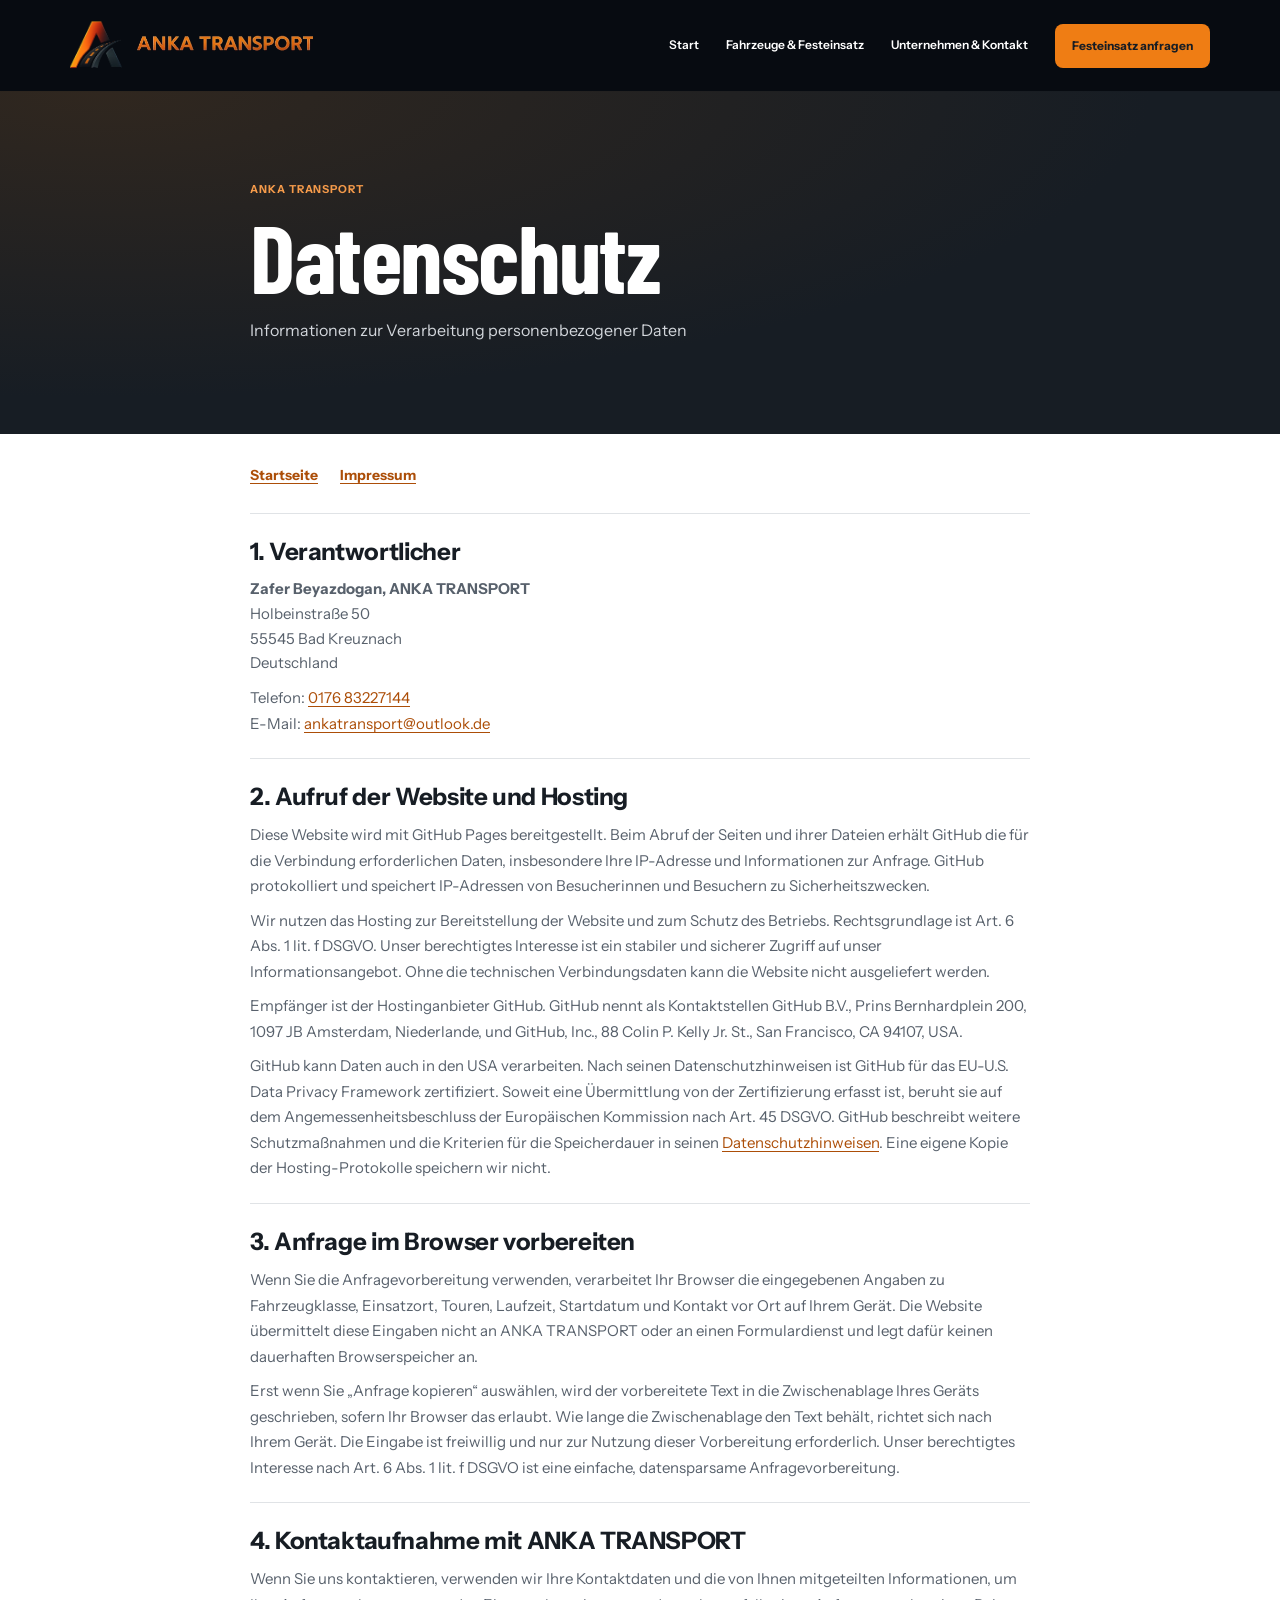
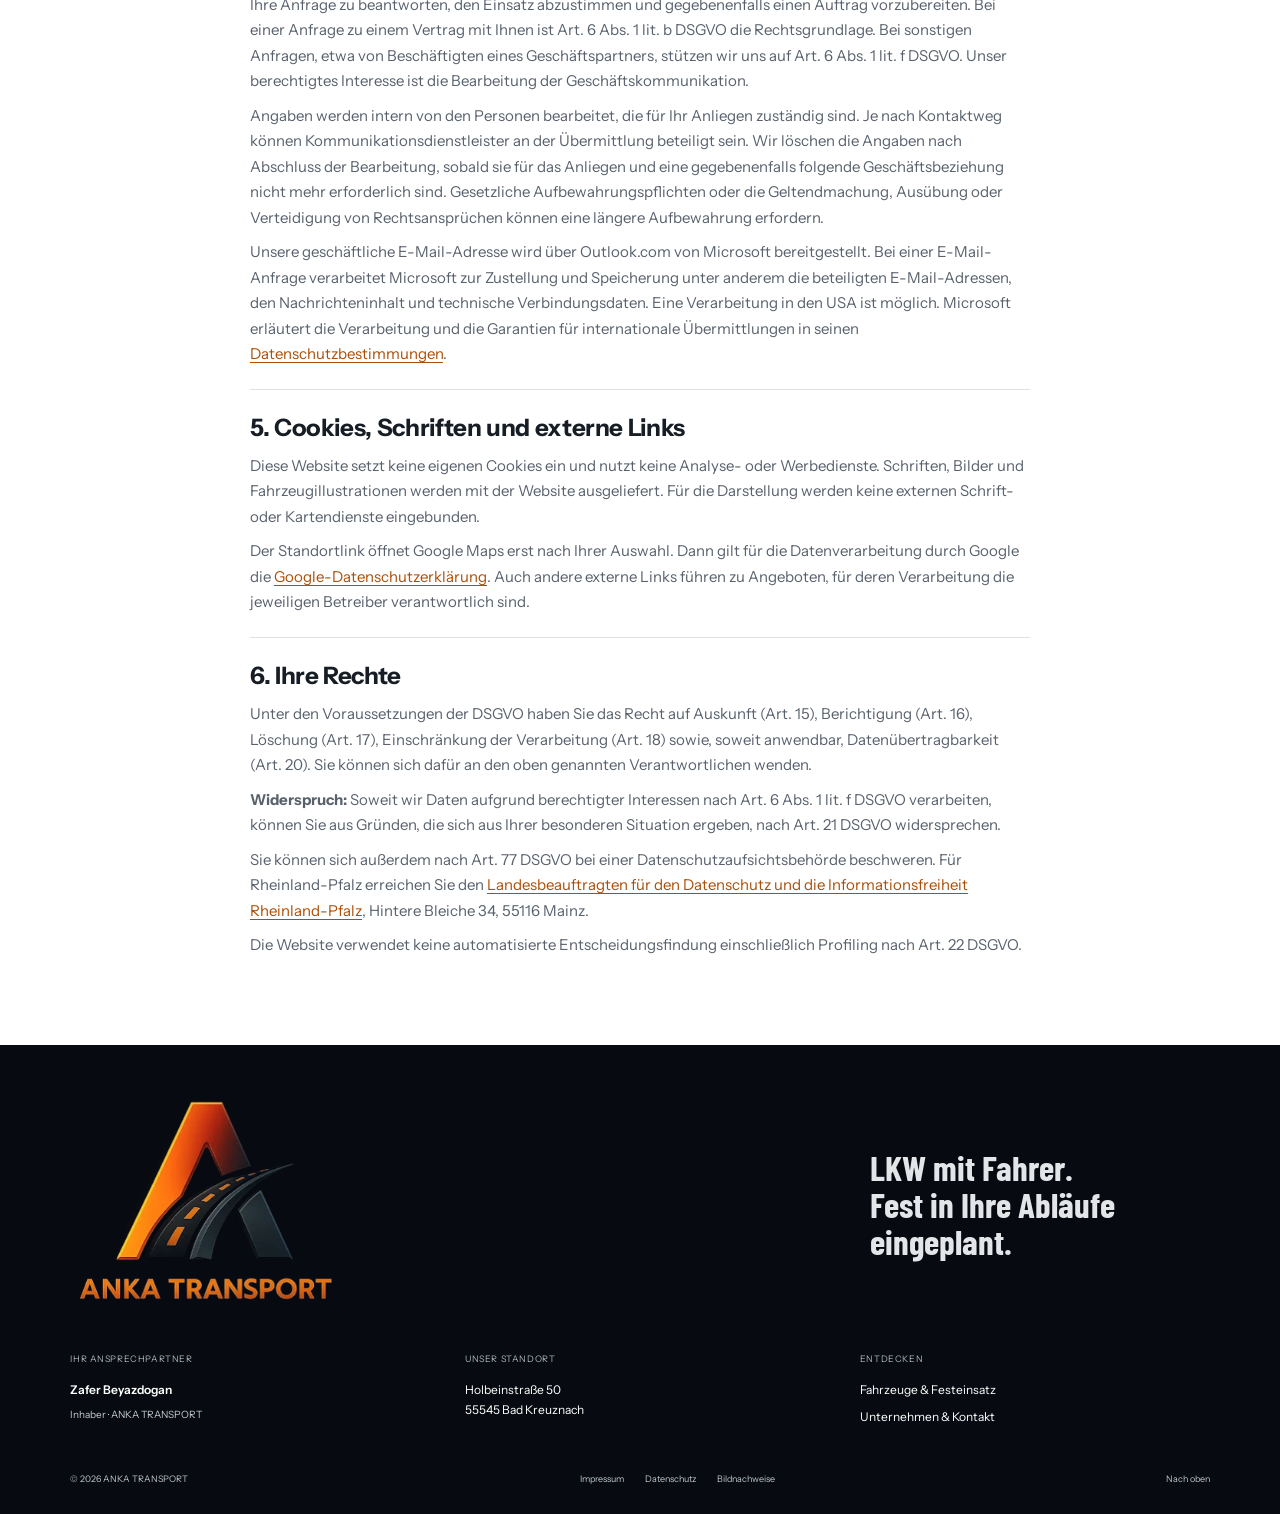
==== commit 7b31c05f: "Publish ANKA legal pages with confirmed business details" ====
--- a/datenschutz.html
+++ b/datenschutz.html
@@ -3,8 +3,8 @@
 <button class="menu-toggle" type="button" aria-expanded="false" aria-controls="navigation"><span>Menü</span><i aria-hidden="true"></i></button>
 <nav id="navigation" aria-label="Hauptnavigation"><a href="index.html">Start</a><a href="festeinsatz.html">Fahrzeuge & Festeinsatz</a><a href="unternehmen.html">Unternehmen & Kontakt</a><a class="button button-small" href="unternehmen.html#anfrage">Festeinsatz anfragen</a></nav></header><main id="main"><header class="legal-hero"><div class="legal-wrap"><span class="kicker">ANKA TRANSPORT</span><h1>Datenschutz</h1><p>Informationen zur Verarbeitung personenbezogener Daten</p></div></header><div class="legal-wrap legal-content"><nav class="legal-links" aria-label="Rechtliche Seiten"><a href="index.html">Startseite</a><a href="impressum.html">Impressum</a></nav><section class="legal-block" aria-labelledby="verantwortlicher">
   <h2 id="verantwortlicher">1. Verantwortlicher</h2>
-  <address><strong>Zafer Beyazdogan, ANKA TRANSPORT</strong><br>Rheinhessenstraße 102<br>55545 Bad Kreuznach<br>Deutschland</address>
-  <p>Telefon: <a href="tel:+4917683227144">0176 83227144</a></p>
+  <address><strong>Zafer Beyazdogan, ANKA TRANSPORT</strong><br>Holbeinstraße 50<br>55545 Bad Kreuznach<br>Deutschland</address>
+  <p>Telefon: <a href="tel:+4917683227144">0176 83227144</a><br>E-Mail: <a href="mailto:ankatransport@outlook.de">ankatransport@outlook.de</a></p>
 </section>
 <section class="legal-block" aria-labelledby="hosting">
   <h2 id="hosting">2. Aufruf der Website und Hosting</h2>
@@ -22,6 +22,7 @@
   <h2 id="kontaktaufnahme">4. Kontaktaufnahme mit ANKA TRANSPORT</h2>
   <p>Wenn Sie uns kontaktieren, verwenden wir Ihre Kontaktdaten und die von Ihnen mitgeteilten Informationen, um Ihre Anfrage zu beantworten, den Einsatz abzustimmen und gegebenenfalls einen Auftrag vorzubereiten. Bei einer Anfrage zu einem Vertrag mit Ihnen ist Art. 6 Abs. 1 lit. b DSGVO die Rechtsgrundlage. Bei sonstigen Anfragen, etwa von Beschäftigten eines Geschäftspartners, stützen wir uns auf Art. 6 Abs. 1 lit. f DSGVO. Unser berechtigtes Interesse ist die Bearbeitung der Geschäftskommunikation.</p>
   <p>Angaben werden intern von den Personen bearbeitet, die für Ihr Anliegen zuständig sind. Je nach Kontaktweg können Kommunikationsdienstleister an der Übermittlung beteiligt sein. Wir löschen die Angaben nach Abschluss der Bearbeitung, sobald sie für das Anliegen und eine gegebenenfalls folgende Geschäftsbeziehung nicht mehr erforderlich sind. Gesetzliche Aufbewahrungspflichten oder die Geltendmachung, Ausübung oder Verteidigung von Rechtsansprüchen können eine längere Aufbewahrung erfordern.</p>
+  <p>Unsere geschäftliche E-Mail-Adresse wird über Outlook.com von Microsoft bereitgestellt. Bei einer E-Mail-Anfrage verarbeitet Microsoft zur Zustellung und Speicherung unter anderem die beteiligten E-Mail-Adressen, den Nachrichteninhalt und technische Verbindungsdaten. Eine Verarbeitung in den USA ist möglich. Microsoft erläutert die Verarbeitung und die Garantien für internationale Übermittlungen in seinen <a href="https://www.microsoft.com/de-de/privacy/privacystatement">Datenschutzbestimmungen</a>.</p>
 </section>
 <section class="legal-block" aria-labelledby="einbindungen">
   <h2 id="einbindungen">5. Cookies, Schriften und externe Links</h2>
@@ -36,6 +37,6 @@
   <p>Die Website verwendet keine automatisierte Entscheidungsfindung einschließlich Profiling nach Art. 22 DSGVO.</p>
 </section>
 </div></main><footer class="footer"><div class="footer-top"><a class="footer-brand" href="index.html" aria-label="ANKA TRANSPORT Startseite"><span class="brand-lockup"><img src="assets/anka-brand-reference.png" alt="" width="352" height="510" loading="lazy"></span></a><p>LKW mit Fahrer.<br>Fest in Ihre Abläufe eingeplant.</p></div>
-<div class="footer-columns"><div><span class="footer-label">Ihr Ansprechpartner</span><strong>Zafer Beyazdogan</strong><span>Inhaber · ANKA TRANSPORT</span></div><div><span class="footer-label">Unser Standort</span><address>Rheinhessenstraße 102<br>55545 Bad Kreuznach</address></div><div><span class="footer-label">Entdecken</span><a href="festeinsatz.html">Fahrzeuge & Festeinsatz</a><a href="unternehmen.html">Unternehmen & Kontakt</a></div></div>
+<div class="footer-columns"><div><span class="footer-label">Ihr Ansprechpartner</span><strong>Zafer Beyazdogan</strong><span>Inhaber · ANKA TRANSPORT</span></div><div><span class="footer-label">Unser Standort</span><address>Holbeinstraße 50<br>55545 Bad Kreuznach</address></div><div><span class="footer-label">Entdecken</span><a href="festeinsatz.html">Fahrzeuge & Festeinsatz</a><a href="unternehmen.html">Unternehmen & Kontakt</a></div></div>
 <div class="footer-bottom"><span>© <span data-year>2026</span> ANKA TRANSPORT</span><div><a href="impressum.html">Impressum</a><a href="datenschutz.html">Datenschutz</a><button type="button" data-dialog="bildnachweise">Bildnachweise</button></div><a href="#top">Nach oben</a></div></footer><dialog id="bildnachweise" class="info-dialog"><button class="dialog-close" aria-label="Schließen">×</button><span class="kicker">Fotografie</span><h2>Bildnachweise</h2><p>Die Aufnahmen des Mercedes-Benz-LKW und des Laderaums wurden von ANKA TRANSPORT zur Verfügung gestellt.</p><p>Die Fahrzeugklassen in der interaktiven Auswahl sind eigenständig erstellte schematische Illustrationen. Sie zeigen keine verbindlichen Fahrzeugabmessungen oder Ausstattungen.</p></dialog>
 </body></html>
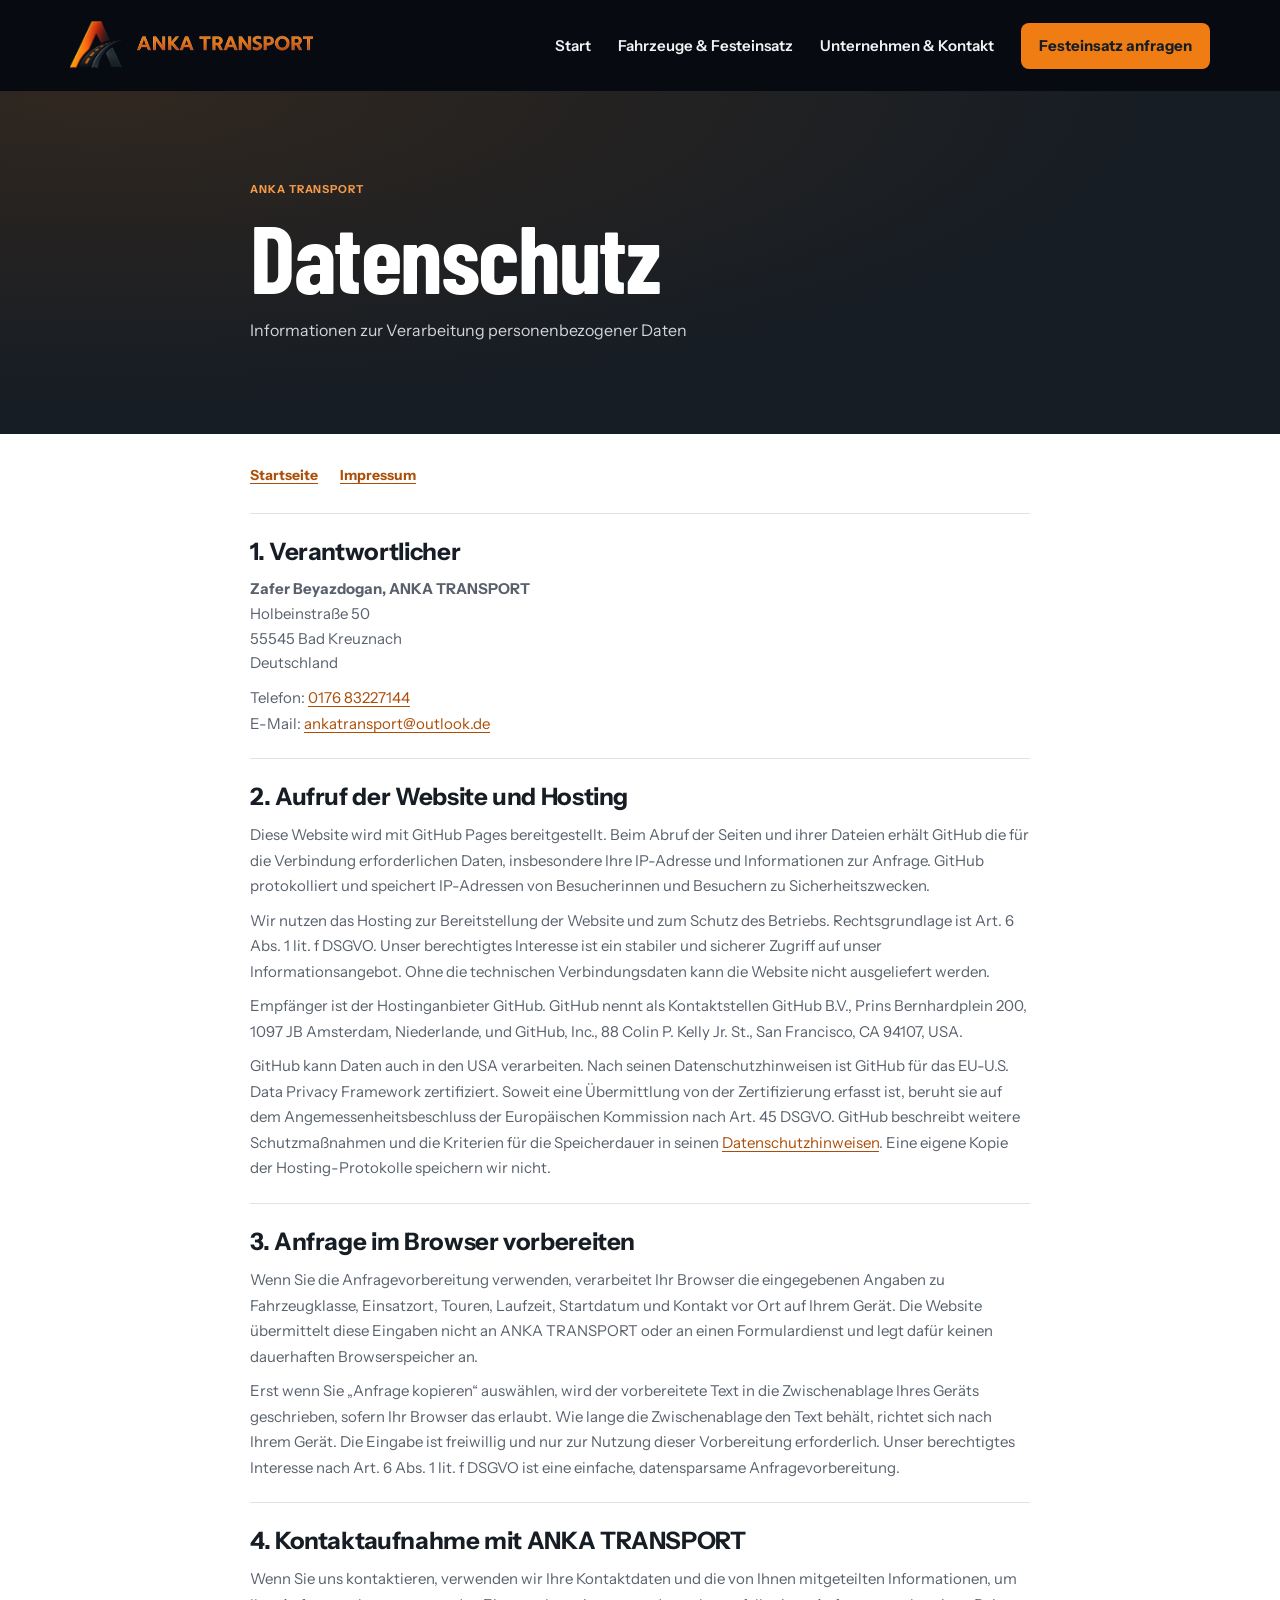
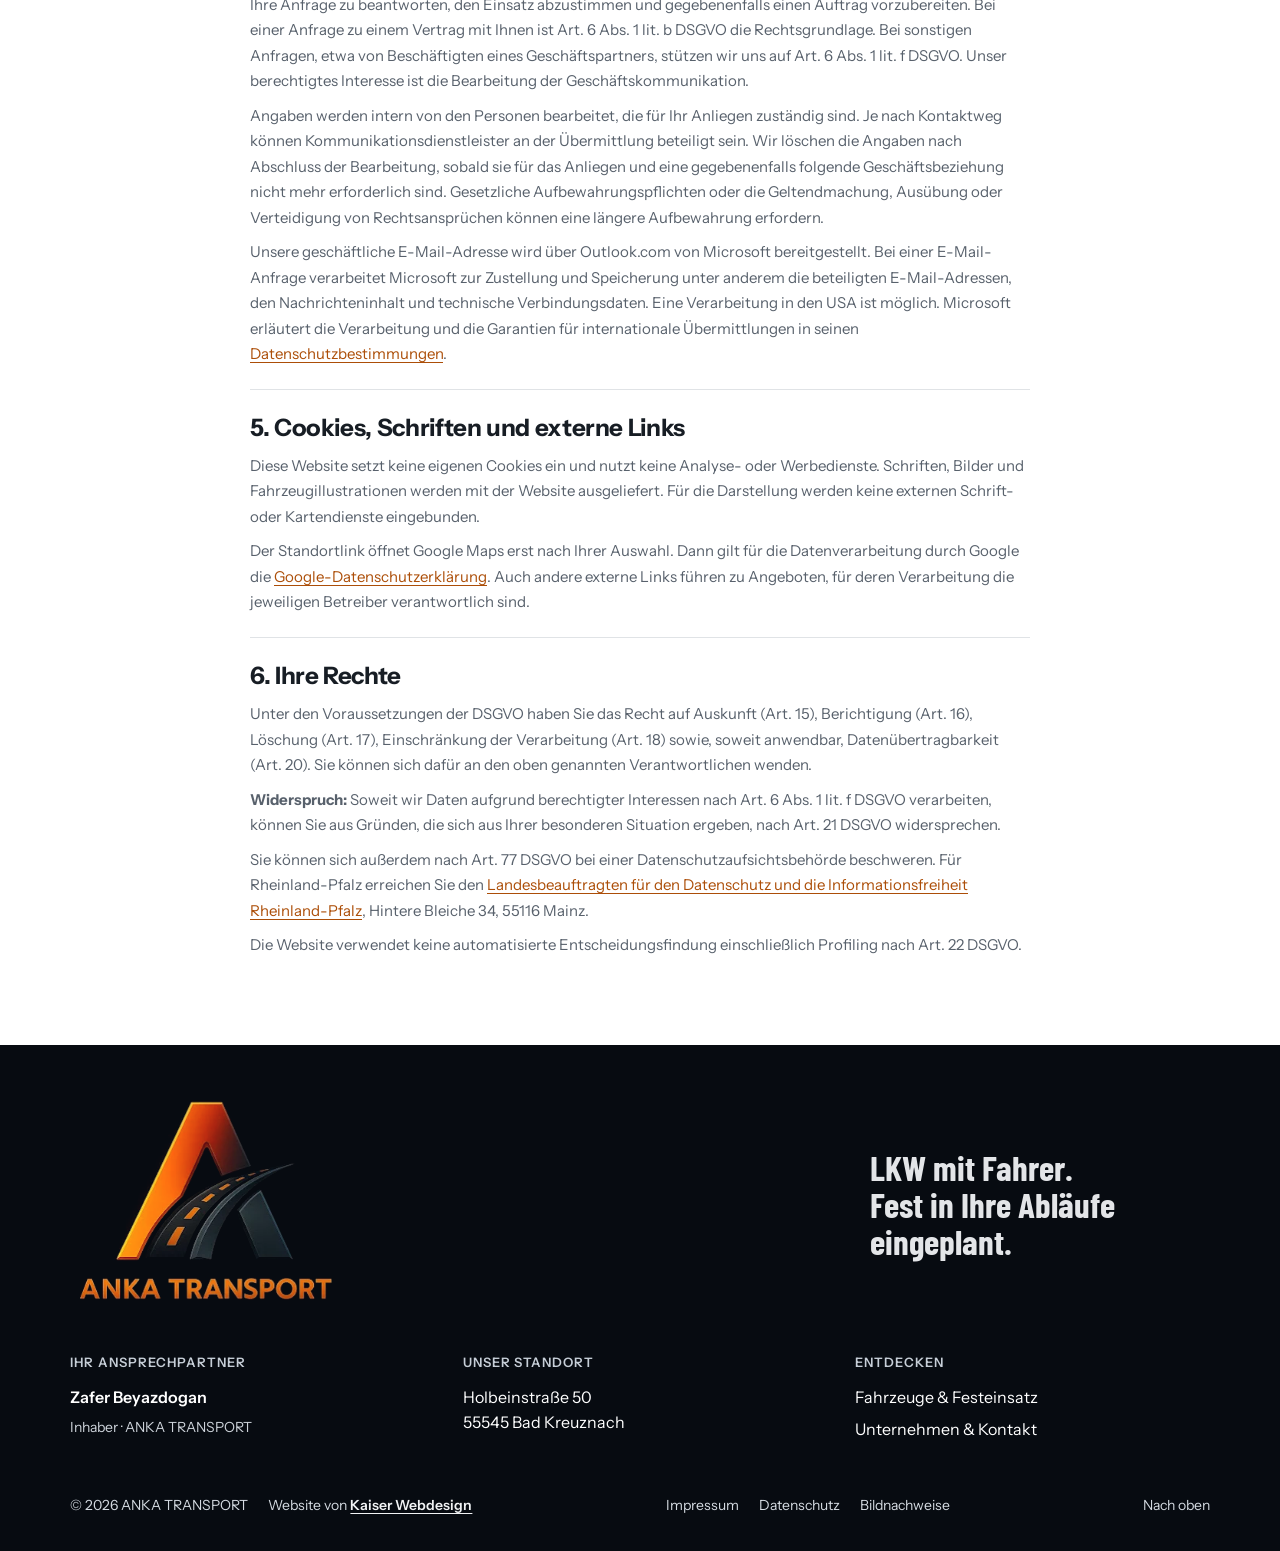
==== commit 9deabafb: "Improve ANKA typography and credit Kaiser Webdesign" ====
--- a/datenschutz.html
+++ b/datenschutz.html
@@ -1,4 +1,4 @@
-<!doctype html><html lang="de"><head><meta charset="utf-8"><meta name="viewport" content="width=device-width, initial-scale=1"><meta http-equiv="Content-Security-Policy" content="form-action 'none'"><meta name="theme-color" content="#ef7d14"><title>Datenschutz — ANKA TRANSPORT</title><meta name="description" content="Datenschutzhinweise für die Website von ANKA TRANSPORT."><meta name="robots" content="noindex,nofollow"><meta property="og:title" content="Datenschutz — ANKA TRANSPORT"><meta property="og:description" content="Datenschutzhinweise für die Website von ANKA TRANSPORT."><meta property="og:type" content="website"><meta property="og:image" content="https://anka-transport.cra4zzy.chatgpt.site/assets/anka-truck.webp"><link rel="icon" href="assets/favicon.svg" type="image/svg+xml"><link rel="preload" href="assets/barlow-condensed-bold.ttf" as="font" type="font/ttf" crossorigin><link rel="stylesheet" href="assets/fonts-v3.css"><link rel="stylesheet" href="assets/style.css?v=7"><script src="assets/app.js?v=7" defer></script></head><body id="top" class="datenschutz-page"><a class="skip" href="#main">Zum Inhalt</a>
+<!doctype html><html lang="de"><head><meta charset="utf-8"><meta name="viewport" content="width=device-width, initial-scale=1"><meta http-equiv="Content-Security-Policy" content="form-action 'none'"><meta name="theme-color" content="#ef7d14"><title>Datenschutz — ANKA TRANSPORT</title><meta name="description" content="Datenschutzhinweise für die Website von ANKA TRANSPORT."><meta name="robots" content="noindex,nofollow"><meta property="og:title" content="Datenschutz — ANKA TRANSPORT"><meta property="og:description" content="Datenschutzhinweise für die Website von ANKA TRANSPORT."><meta property="og:type" content="website"><meta property="og:image" content="https://anka-transport.cra4zzy.chatgpt.site/assets/anka-truck.webp"><link rel="icon" href="assets/favicon.svg" type="image/svg+xml"><link rel="preload" href="assets/barlow-condensed-bold.ttf" as="font" type="font/ttf" crossorigin><link rel="stylesheet" href="assets/fonts-v3.css"><link rel="stylesheet" href="assets/style.css?v=8"><script src="assets/app.js?v=7" defer></script></head><body id="top" class="datenschutz-page"><a class="skip" href="#main">Zum Inhalt</a>
 <header class="header"><a class="brand" href="index.html" aria-label="ANKA TRANSPORT Startseite"><span class="brand-icon"><img src="assets/anka-brand-reference.png" alt="" width="352" height="510"></span><span class="brand-name"><img src="assets/anka-brand-reference.png" alt="" width="352" height="510"></span></a>
 <button class="menu-toggle" type="button" aria-expanded="false" aria-controls="navigation"><span>Menü</span><i aria-hidden="true"></i></button>
 <nav id="navigation" aria-label="Hauptnavigation"><a href="index.html">Start</a><a href="festeinsatz.html">Fahrzeuge & Festeinsatz</a><a href="unternehmen.html">Unternehmen & Kontakt</a><a class="button button-small" href="unternehmen.html#anfrage">Festeinsatz anfragen</a></nav></header><main id="main"><header class="legal-hero"><div class="legal-wrap"><span class="kicker">ANKA TRANSPORT</span><h1>Datenschutz</h1><p>Informationen zur Verarbeitung personenbezogener Daten</p></div></header><div class="legal-wrap legal-content"><nav class="legal-links" aria-label="Rechtliche Seiten"><a href="index.html">Startseite</a><a href="impressum.html">Impressum</a></nav><section class="legal-block" aria-labelledby="verantwortlicher">
@@ -38,5 +38,5 @@
 </section>
 </div></main><footer class="footer"><div class="footer-top"><a class="footer-brand" href="index.html" aria-label="ANKA TRANSPORT Startseite"><span class="brand-lockup"><img src="assets/anka-brand-reference.png" alt="" width="352" height="510" loading="lazy"></span></a><p>LKW mit Fahrer.<br>Fest in Ihre Abläufe eingeplant.</p></div>
 <div class="footer-columns"><div><span class="footer-label">Ihr Ansprechpartner</span><strong>Zafer Beyazdogan</strong><span>Inhaber · ANKA TRANSPORT</span></div><div><span class="footer-label">Unser Standort</span><address>Holbeinstraße 50<br>55545 Bad Kreuznach</address></div><div><span class="footer-label">Entdecken</span><a href="festeinsatz.html">Fahrzeuge & Festeinsatz</a><a href="unternehmen.html">Unternehmen & Kontakt</a></div></div>
-<div class="footer-bottom"><span>© <span data-year>2026</span> ANKA TRANSPORT</span><div><a href="impressum.html">Impressum</a><a href="datenschutz.html">Datenschutz</a><button type="button" data-dialog="bildnachweise">Bildnachweise</button></div><a href="#top">Nach oben</a></div></footer><dialog id="bildnachweise" class="info-dialog"><button class="dialog-close" aria-label="Schließen">×</button><span class="kicker">Fotografie</span><h2>Bildnachweise</h2><p>Die Aufnahmen des Mercedes-Benz-LKW und des Laderaums wurden von ANKA TRANSPORT zur Verfügung gestellt.</p><p>Die Fahrzeugklassen in der interaktiven Auswahl sind eigenständig erstellte schematische Illustrationen. Sie zeigen keine verbindlichen Fahrzeugabmessungen oder Ausstattungen.</p></dialog>
+<div class="footer-bottom"><div class="footer-signature"><span>© <span data-year>2026</span> ANKA TRANSPORT</span><span class="footer-credit">Website von <a href="https://www.kaiser-webdesign.de/">Kaiser Webdesign</a></span></div><div><a href="impressum.html">Impressum</a><a href="datenschutz.html">Datenschutz</a><button type="button" data-dialog="bildnachweise">Bildnachweise</button></div><a href="#top">Nach oben</a></div></footer><dialog id="bildnachweise" class="info-dialog"><button class="dialog-close" aria-label="Schließen">×</button><span class="kicker">Fotografie</span><h2>Bildnachweise</h2><p>Die Aufnahmen des Mercedes-Benz-LKW und des Laderaums wurden von ANKA TRANSPORT zur Verfügung gestellt.</p><p>Die Fahrzeugklassen in der interaktiven Auswahl sind eigenständig erstellte schematische Illustrationen. Sie zeigen keine verbindlichen Fahrzeugabmessungen oder Ausstattungen.</p></dialog>
 </body></html>
--- a/assets/style.css
+++ b/assets/style.css
@@ -1,7 +1,7 @@
 :root{--accent:#ef7d14;--accent-hover:#ff9433;--accent-text:#ac4e08;--brand-black:#070b11;--ink:#171d24;--orange:#ef7d14;--paper:#f1f2f3;--muted:#58616c;--gutter:clamp(24px,5.5vw,88px);--display:'Barlow Condensed','Arial Narrow',sans-serif;--body:'Instrument Sans',Arial,sans-serif}
-*{box-sizing:border-box}html{scroll-behavior:smooth;scroll-padding-top:100px}body{margin:0;font-family:var(--body);font-size:16px;line-height:1.65;background:#fff;color:var(--ink)}button,input,textarea{font:inherit}button,a,input,textarea,summary{-webkit-tap-highlight-color:transparent}a{color:inherit;text-decoration:none}button{cursor:pointer}img{display:block;max-width:100%;width:100%;height:100%;object-fit:cover}svg{display:block}figure,p,h1,h2,h3,dl,dd{margin:0}h1,h2,h3{font-family:var(--display);font-weight:700;line-height:1;letter-spacing:-.015em}h1{font-size:clamp(68px,7.7vw,118px)}h2{font-size:clamp(44px,4.7vw,72px)}h3{font-size:34px}p{line-height:1.7}address{font-style:normal}button{color:inherit}a:focus-visible,button:focus-visible,input:focus-visible,textarea:focus-visible,summary:focus-visible,[tabindex]:focus-visible{outline:3px solid #bd570b;outline-offset:5px}.section{padding:80px var(--gutter)}.kicker{display:block;font-size:11px;line-height:1.5;font-weight:700;letter-spacing:.085em;text-transform:uppercase;margin-bottom:22px}.lead{font-size:20px;line-height:1.55;font-weight:500}.accent-text{color:var(--accent-text)}.section-title{display:flex;align-items:flex-end;justify-content:space-between;gap:40px;margin-bottom:38px}.section-title>p{max-width:340px;font-size:15px;color:var(--muted);margin-bottom:3px}.button{display:inline-flex;align-items:center;justify-content:center;min-height:52px;padding:15px 24px;background:var(--accent);color:var(--ink);font-size:13px;font-weight:700;line-height:1.45;border:0;border-radius:2px;text-align:center;transition:background .2s,transform .2s}.button:hover{background:var(--accent-hover);transform:translateY(-2px)}.button-orange{background:var(--orange);color:var(--ink)}.button-orange:hover{background:#ff963e}.button-dark{background:var(--ink);color:#fff}.button-dark:hover{background:#2e343d}.button-small{min-height:44px;padding:11px 17px;font-size:12px}.text-link{display:inline-block;font-size:13px;font-weight:700;text-decoration:underline;text-underline-offset:5px}.text-link:hover{color:var(--accent-text)}.skip{position:fixed;top:-100px;left:20px;padding:10px 20px;background:#fff;color:var(--ink);z-index:100}.skip:focus{top:12px}
+*{box-sizing:border-box}html{scroll-behavior:smooth;scroll-padding-top:100px}body{margin:0;font-family:var(--body);font-size:16px;line-height:1.65;background:#fff;color:var(--ink)}button,input,textarea{font:inherit}button,a,input,textarea,summary{-webkit-tap-highlight-color:transparent}a{color:inherit;text-decoration:none}button{cursor:pointer}img{display:block;max-width:100%;width:100%;height:100%;object-fit:cover}svg{display:block}figure,p,h1,h2,h3,dl,dd{margin:0}h1,h2,h3{font-family:var(--display);font-weight:700;line-height:1;letter-spacing:-.015em}h1{font-size:clamp(68px,7.7vw,118px)}h2{font-size:clamp(44px,4.7vw,72px)}h3{font-size:34px}p{line-height:1.7}address{font-style:normal}button{color:inherit}a:focus-visible,button:focus-visible,input:focus-visible,textarea:focus-visible,summary:focus-visible,[tabindex]:focus-visible{outline:3px solid #bd570b;outline-offset:5px}.section{padding:80px var(--gutter)}.kicker{display:block;font-size:11px;line-height:1.5;font-weight:700;letter-spacing:.085em;text-transform:uppercase;margin-bottom:22px}.lead{font-size:20px;line-height:1.55;font-weight:500}.accent-text{color:var(--accent-text)}.section-title{display:flex;align-items:flex-end;justify-content:space-between;gap:40px;margin-bottom:38px}.section-title>p{max-width:340px;font-size:15px;color:var(--muted);margin-bottom:3px}.button{display:inline-flex;align-items:center;justify-content:center;min-height:52px;padding:15px 24px;background:var(--accent);color:var(--ink);font-size:13px;font-weight:700;line-height:1.45;border:0;border-radius:2px;text-align:center;transition:background .2s,transform .2s}.button:hover{background:var(--accent-hover);transform:translateY(-2px)}.button-orange{background:var(--orange);color:var(--ink)}.button-orange:hover{background:#ff963e}.button-dark{background:var(--ink);color:#fff}.button-dark:hover{background:#2e343d}.button-small{min-height:46px;padding:11px 18px;font-size:15px}.text-link{display:inline-block;font-size:13px;font-weight:700;text-decoration:underline;text-underline-offset:5px}.text-link:hover{color:var(--accent-text)}.skip{position:fixed;top:-100px;left:20px;padding:10px 20px;background:#fff;color:var(--ink);z-index:100}.skip:focus{top:12px}
 /* Navigation */
-.header{height:91px;display:flex;align-items:center;justify-content:space-between;padding:0 var(--gutter);background:var(--brand-black);color:#fff;position:sticky;top:0;z-index:30;box-shadow:0 1px 0 #171d240b}.brand{display:flex;align-items:center;gap:10px;flex-shrink:0}.brand-icon{display:block;position:relative;overflow:hidden;width:56px;height:49px;flex-shrink:0}.brand-icon img{position:absolute;max-width:none;width:80px;height:auto;left:-14px;top:-23px;mix-blend-mode:lighten}.brand-name{display:block;position:relative;overflow:hidden;width:177px;height:21px;flex-shrink:0}.brand-name img{position:absolute;max-width:none;width:190px;height:auto;left:-6px;top:-178px;mix-blend-mode:lighten}.header nav{display:flex;align-items:center;gap:27px}.header nav>a:not(.button){font-size:12px;font-weight:600;line-height:1.4}.header nav>a:not(.button):hover,.header nav>a[aria-current=page]{color:var(--accent)}.menu-toggle{display:none;align-items:center;gap:11px;font-size:12px;font-weight:600;background:none;border:0;padding:12px 0 12px 12px}.menu-toggle i{width:22px;height:12px;border-top:2px solid currentColor;border-bottom:2px solid currentColor;transition:transform .2s}.menu-toggle[aria-expanded=true] i{transform:rotate(-45deg)}
+.header{height:91px;display:flex;align-items:center;justify-content:space-between;padding:0 var(--gutter);background:var(--brand-black);color:#fff;position:sticky;top:0;z-index:30;box-shadow:0 1px 0 #171d240b}.brand{display:flex;align-items:center;gap:10px;flex-shrink:0}.brand-icon{display:block;position:relative;overflow:hidden;width:56px;height:49px;flex-shrink:0}.brand-icon img{position:absolute;max-width:none;width:80px;height:auto;left:-14px;top:-23px;mix-blend-mode:lighten}.brand-name{display:block;position:relative;overflow:hidden;width:177px;height:21px;flex-shrink:0}.brand-name img{position:absolute;max-width:none;width:190px;height:auto;left:-6px;top:-178px;mix-blend-mode:lighten}.header nav{display:flex;align-items:center;gap:clamp(19px,2.1vw,32px)}.header nav>a:not(.button){font-size:clamp(15px,1.16vw,17px);font-weight:600;line-height:1.4;color:#f1f3f5;padding-block:8px}.header nav>a:not(.button):hover,.header nav>a[aria-current=page]{color:var(--accent)}.menu-toggle{display:none;align-items:center;gap:11px;min-height:44px;font-size:16px;font-weight:700;background:none;border:0;padding:10px 0 10px 12px}.menu-toggle i{width:22px;height:12px;border-top:2px solid currentColor;border-bottom:2px solid currentColor;transition:transform .2s}.menu-toggle[aria-expanded=true] i{transform:rotate(-45deg)}
 /* The transport offer is the first thing visitors see. */
 .home-hero{display:grid;grid-template-columns:46% 54%;min-height:650px;background:var(--ink);color:#fff}.hero-copy{padding:50px 30px 42px var(--gutter);display:flex;flex-direction:column;justify-content:center;position:relative;z-index:1}.hero-copy .kicker{font-size:10px;letter-spacing:.08em;margin-bottom:26px;color:#e0e3e7}.hero-copy h1{line-height:.91;letter-spacing:-.018em;margin-bottom:25px}.hero-copy h1>span{color:var(--orange)}.hero-copy>p{font-size:16px;line-height:1.65;color:#e5e8ec;max-width:370px}.hero-actions{display:flex;align-items:center;flex-wrap:wrap;gap:20px;margin-top:29px}.hero-link{font-size:12px;font-weight:600;text-decoration:underline;text-underline-offset:5px}.hero-for{font-size:10px;line-height:1.6;color:#d7dce2;display:block;margin-top:36px;max-width:360px}.hero-photo{position:relative;min-width:0;overflow:hidden}.hero-photo>img{position:absolute;inset:0;object-position:50% 54%}.photo-label{position:absolute;top:22px;right:22px;background:var(--ink);color:white;padding:10px 13px;font-size:9px;line-height:1.4;font-weight:600;letter-spacing:.04em}.hero-photo-note{position:absolute;bottom:0;left:0;right:0;background:linear-gradient(0deg,#0b1017e6,transparent);padding:110px 38px 27px;display:flex;justify-content:space-between;align-items:flex-end;gap:20px}.hero-photo-note strong{font-family:var(--display);font-size:33px;line-height:.98}.hero-photo-note>span{font-size:10px;line-height:1.5;text-align:right;max-width:150px}.class-strip{display:grid;grid-template-columns:repeat(4,1fr);padding:0 var(--gutter);background:var(--ink);color:#fff}.class-strip>a{padding:27px 22px;display:flex;align-items:center;justify-content:center;gap:17px;transition:background .2s}.class-strip>a:hover{background:#2b3037}.class-strip strong{font-family:var(--display);font-size:38px;line-height:1;white-space:nowrap}.class-strip span{font-size:10px;line-height:1.5;max-width:90px;color:#c9cdd2}
 /* Real operations: photo and the practical value of a permanent assignment. */
@@ -15,12 +15,12 @@
 /* Company and contact */
 .about-section{display:grid;grid-template-columns:1fr 1fr;gap:60px;align-items:start}.about-copy .lead{font-size:20px;margin-bottom:17px}.about-copy>p:not(.lead){font-size:14px;color:var(--muted);margin-bottom:13px}.credentials{background:var(--paper);padding-top:65px;padding-bottom:65px}.credentials h2{font-size:clamp(42px,4.3vw,66px)}.credential-cards{display:grid;grid-template-columns:1fr 1fr;gap:20px}.credential-cards article{display:flex;align-items:flex-start;gap:22px;padding:29px;background:#fff}.credential-icon{width:45px;flex-shrink:0;color:var(--accent-text)}.credential-icon svg{width:37px;height:45px;stroke:currentColor;stroke-width:1.6;fill:none}.credential-cards h3{font-family:var(--body);font-size:17px;line-height:1.45;margin-bottom:10px;letter-spacing:-.02em}.credential-cards p{font-size:12px;color:var(--muted);max-width:440px}.contact-section{display:grid;grid-template-columns:.95fr 1.1fr;gap:70px;align-items:start}.contact-intro .kicker{font-size:10px;color:var(--muted)}.contact-intro h2{margin-bottom:25px}.contact-intro>p{font-size:15px;max-width:410px;color:var(--muted)}.contact-address{margin:32px 0}.contact-address>span{display:block;font-size:11px;color:var(--muted);margin-bottom:7px}.contact-address>strong{display:block;font-family:var(--display);font-size:34px;line-height:1.2;margin-bottom:16px}.contact-address address{font-size:13px;margin-bottom:14px}.contact-address .text-link{font-size:11px}.contact-service{background:var(--ink);color:#fff;padding:25px 26px;max-width:410px}.contact-service strong{display:block;font-family:var(--display);font-size:36px;line-height:1;margin-bottom:9px}.contact-service>span{font-size:13px;display:block;margin-bottom:12px}.contact-service small{font-size:10px;color:#dddfe3;display:block;max-width:270px;line-height:1.7}form{background:var(--paper);padding:32px;min-width:0}.form-heading{display:flex;justify-content:space-between;align-items:baseline;gap:15px;font-weight:700;font-size:16px;margin-bottom:29px}.form-heading small{font-size:9px;font-weight:400;color:var(--muted);white-space:nowrap}fieldset{border:0;padding:0;margin:0 0 23px;min-width:0}form legend{font-size:11px;font-weight:600;margin-bottom:12px}form label{display:block;font-size:11px;font-weight:600;line-height:1.5}form input:not([type=radio]),form textarea{display:block;border:1px solid #c8cdd2;background:#fff;color:var(--ink);font-size:13px;font-weight:400;padding:13px 12px;margin-top:8px;width:100%;min-height:48px;border-radius:1px;min-width:0}form textarea{resize:vertical;min-height:104px}form input::placeholder,form textarea::placeholder{color:#69717a;opacity:1}.vehicle-choice{display:flex;gap:7px;flex-wrap:wrap}.vehicle-choice label{cursor:pointer;position:relative}.vehicle-choice input{position:absolute;opacity:0;left:0;top:0;width:100%;height:100%;margin:0;cursor:pointer}.vehicle-choice span{display:block;font-size:11px;background:#fff;border:1px solid #c8cdd2;padding:10px 13px;min-height:42px;transition:background .2s,color .2s}.vehicle-choice input:checked+span{background:var(--accent);color:var(--ink);border-color:var(--accent)}.vehicle-choice input:focus-visible+span{outline:3px solid #bd570b;outline-offset:3px}.form-grid{display:grid;grid-template-columns:1fr 1fr;gap:21px 16px;margin-bottom:24px}.form-subheading{font-family:var(--body);font-size:15px;line-height:1.4;margin:28px 0 22px;letter-spacing:-.02em}.form-info{font-size:11px;line-height:1.8;color:var(--muted);margin-bottom:20px}.form-submit{width:100%}.form-privacy{font-size:9px;line-height:1.9;color:var(--muted);margin-top:13px}.form-privacy button{padding:0;border:0;background:none;font-size:inherit;text-decoration:underline}
 /* Footer and native dialogs */
-.footer{background:var(--brand-black);color:#fff;padding:55px var(--gutter) 24px}.footer-top{display:flex;justify-content:space-between;align-items:center;gap:40px;margin-bottom:40px}.footer-brand{display:block;flex-shrink:0}.brand-lockup{display:block;position:relative;overflow:hidden;width:270px;height:210px}.brand-lockup img{position:absolute;max-width:none;width:270px;height:auto;left:0;top:-76px;mix-blend-mode:lighten}.footer-top>p{font-family:var(--display);font-size:35px;line-height:1.05;color:#e3e5e8;max-width:340px}.footer-columns{display:grid;grid-template-columns:1fr 1fr 1fr;gap:45px;margin:42px 0}.footer-columns>div{display:flex;flex-direction:column;gap:7px;font-size:12px;line-height:1.65}.footer-label{display:block;text-transform:uppercase;font-size:9px;letter-spacing:.065em;color:#acb3bd;margin-bottom:7px}.footer-columns>div>strong{font-weight:600}.footer-columns>div>span:not(.footer-label){font-size:10px;color:#c6cbd2}.footer-columns a:hover{color:var(--orange)}.footer-bottom{display:flex;justify-content:space-between;gap:20px;align-items:center;color:#bdc4ce;font-size:9px}.footer-bottom>div{display:flex;gap:21px;flex-wrap:wrap}.footer-bottom button{font-size:inherit;padding:3px 0;background:none;border:0;color:inherit}.footer-bottom button:hover,.footer-bottom>a:hover{color:var(--orange)}.info-dialog{border:0;background:#fff;color:var(--ink);padding:43px;max-width:min(660px,calc(100vw - 36px));max-height:85vh;overflow:auto;box-shadow:0 30px 100px #0004;border-radius:2px}.info-dialog::backdrop{background:#0a0e14b3;backdrop-filter:blur(3px)}.dialog-close{position:absolute;top:12px;right:16px;font-size:28px;border:0;background:none;padding:2px 6px;line-height:1}.info-dialog .kicker{font-size:9px;color:var(--muted);margin-bottom:18px}.info-dialog h2{font-size:48px;margin-bottom:24px}.info-dialog p{font-size:13px;margin-bottom:17px;line-height:1.8}.info-dialog .muted{color:var(--muted);font-size:12px}.info-dialog a{text-decoration:underline;text-underline-offset:3px}.info-dialog ul{padding-left:20px;font-size:12px;line-height:1.8}.summary-dialog pre{white-space:pre-wrap;overflow-wrap:anywhere;font:11px/1.75 var(--body);padding:20px;background:var(--paper);max-height:36vh;overflow:auto}.summary-dialog #copy-status{font-size:11px;margin:16px 0 0}
+.footer{background:var(--brand-black);color:#fff;padding:55px var(--gutter) 24px}.footer-top{display:flex;justify-content:space-between;align-items:center;gap:40px;margin-bottom:40px}.footer-brand{display:block;flex-shrink:0}.brand-lockup{display:block;position:relative;overflow:hidden;width:270px;height:210px}.brand-lockup img{position:absolute;max-width:none;width:270px;height:auto;left:0;top:-76px;mix-blend-mode:lighten}.footer-top>p{font-family:var(--display);font-size:35px;line-height:1.05;color:#e3e5e8;max-width:340px}.footer-columns{display:grid;grid-template-columns:repeat(3,minmax(0,1fr));gap:clamp(22px,3vw,45px);margin:42px 0}.footer-columns>div{display:flex;flex-direction:column;gap:7px;font-size:16px;line-height:1.55;overflow-wrap:anywhere}.footer-label{display:block;text-transform:uppercase;font-size:13px;font-weight:600;letter-spacing:.07em;color:#c6ced7;margin-bottom:6px}.footer-columns>div>strong{font-weight:600}.footer-columns>div>span:not(.footer-label){font-size:14px;color:#cdd3da}.footer-columns a:hover{color:var(--orange)}.footer-bottom{display:flex;flex-wrap:wrap;justify-content:space-between;gap:12px 24px;align-items:center;color:#d5dbe2;font-size:14px;line-height:1.45}.footer-bottom>div{display:flex;gap:0 20px;flex-wrap:wrap}.footer-bottom button{font-size:inherit;padding:0;background:none;border:0;color:inherit;text-align:left}.footer-bottom button:hover,.footer-bottom>a:hover{color:var(--orange)}.info-dialog{border:0;background:#fff;color:var(--ink);padding:43px;max-width:min(660px,calc(100vw - 36px));max-height:85vh;overflow:auto;box-shadow:0 30px 100px #0004;border-radius:2px}.info-dialog::backdrop{background:#0a0e14b3;backdrop-filter:blur(3px)}.dialog-close{position:absolute;top:12px;right:16px;font-size:28px;border:0;background:none;padding:2px 6px;line-height:1}.info-dialog .kicker{font-size:9px;color:var(--muted);margin-bottom:18px}.info-dialog h2{font-size:48px;margin-bottom:24px}.info-dialog p{font-size:13px;margin-bottom:17px;line-height:1.8}.info-dialog .muted{color:var(--muted);font-size:12px}.info-dialog a{text-decoration:underline;text-underline-offset:3px}.info-dialog ul{padding-left:20px;font-size:12px;line-height:1.8}.summary-dialog pre{white-space:pre-wrap;overflow-wrap:anywhere;font:11px/1.75 var(--body);padding:20px;background:var(--paper);max-height:36vh;overflow:auto}.summary-dialog #copy-status{font-size:11px;margin:16px 0 0}
 @media(min-width:1800px){.home-hero,.subhero{min-height:730px}.hero-copy h1{font-size:138px}.hero-copy{padding-left:max(var(--gutter),calc((100vw - 1624px)/2))}.section{padding-left:max(var(--gutter),calc((100vw - 1624px)/2));padding-right:max(var(--gutter),calc((100vw - 1624px)/2))}.intro{gap:100px}}
-@media(max-width:1150px){.header nav{gap:18px}.header nav>a:not(.button){font-size:11px}.button-small{font-size:11px;padding:11px 13px}.hero-copy{padding-right:24px}.hero-actions{gap:15px}.hero-actions .button{font-size:12px;padding:14px 18px}.class-strip>a{padding:24px 10px;gap:12px}.class-strip strong{font-size:32px}.class-strip span{font-size:9px;max-width:75px}.intro{gap:40px}.intro-photo{height:530px}.service-facts>div{grid-template-columns:155px 1fr;gap:10px}.service-facts strong{font-size:12px}.service-facts span{font-size:11px}.fleet-detail{padding:31px}.fleet-visual{padding:30px 22px}.fleet-weight{font-size:95px}.fleet-stage[data-kind=Sattelzug] .fleet-weight{font-size:70px}.partner-copy{padding:34px}.partner-photo{height:535px}.steps article{padding:26px}.steps h3{font-size:34px}.planning-section{gap:40px}.faq{gap:50px}.contact-section{gap:40px}form{padding:28px}.vehicle-choice span{padding:9px 11px}}
-@media(max-width:1100px){.header{height:78px}.menu-toggle{display:flex}.header nav{display:none;position:absolute;left:0;right:0;top:78px;flex-direction:column;align-items:stretch;gap:0;background:var(--brand-black);padding:12px var(--gutter) 22px;box-shadow:0 14px 23px #171d2415}.header nav.open{display:flex}.header nav>a:not(.button){padding:14px 0;font-size:14px}.header nav>.button{margin-top:12px;align-self:flex-start}.home-hero{min-height:605px}.hero-copy>p{font-size:14px}.hero-for{font-size:9px;margin-top:25px}.hero-copy .kicker{font-size:9px}.hero-link{font-size:11px}.subhero{min-height:535px}.subhero h1{font-size:clamp(62px,7vw,86px)}.subhero-copy{padding-right:30px}.company-hero h1{font-size:clamp(59px,6.8vw,82px)}.section{padding-top:65px;padding-bottom:65px}.fleet-detail h3{font-size:18px}.fleet-detail>p{font-size:13px}.fleet-visual-label{font-size:8px}.fleet-availability{font-size:10px}.contact-service{padding:24px}.form-grid{grid-template-columns:1fr}.contact-intro h2{font-size:53px}.credential-cards article{gap:16px;padding:25px}.credential-cards h3{font-size:15px}.footer-top>p{font-size:29px}}
+@media(max-width:1150px){.header nav{gap:18px}.button-small{padding-inline:15px}.hero-copy{padding-right:24px}.hero-actions{gap:15px}.hero-actions .button{font-size:12px;padding:14px 18px}.class-strip>a{padding:24px 10px;gap:12px}.class-strip strong{font-size:32px}.class-strip span{font-size:9px;max-width:75px}.intro{gap:40px}.intro-photo{height:530px}.service-facts>div{grid-template-columns:155px 1fr;gap:10px}.service-facts strong{font-size:12px}.service-facts span{font-size:11px}.fleet-detail{padding:31px}.fleet-visual{padding:30px 22px}.fleet-weight{font-size:95px}.fleet-stage[data-kind=Sattelzug] .fleet-weight{font-size:70px}.partner-copy{padding:34px}.partner-photo{height:535px}.steps article{padding:26px}.steps h3{font-size:34px}.planning-section{gap:40px}.faq{gap:50px}.contact-section{gap:40px}form{padding:28px}.vehicle-choice span{padding:9px 11px}}
+@media(max-width:1100px){.header{height:78px}.menu-toggle{display:flex}.header nav{display:none;position:absolute;left:0;right:0;top:78px;flex-direction:column;align-items:stretch;gap:0;background:var(--brand-black);padding:12px var(--gutter) 22px;box-shadow:0 14px 23px #171d2415}.header nav.open{display:flex}.header nav>a:not(.button){padding:12px 0;font-size:17px}.header nav>.button{margin-top:12px;align-self:flex-start}.home-hero{min-height:605px}.hero-copy>p{font-size:14px}.hero-for{font-size:9px;margin-top:25px}.hero-copy .kicker{font-size:9px}.hero-link{font-size:11px}.subhero{min-height:535px}.subhero h1{font-size:clamp(62px,7vw,86px)}.subhero-copy{padding-right:30px}.company-hero h1{font-size:clamp(59px,6.8vw,82px)}.section{padding-top:65px;padding-bottom:65px}.fleet-detail h3{font-size:18px}.fleet-detail>p{font-size:13px}.fleet-visual-label{font-size:8px}.fleet-availability{font-size:10px}.contact-service{padding:24px}.form-grid{grid-template-columns:1fr}.contact-intro h2{font-size:53px}.credential-cards article{gap:16px;padding:25px}.credential-cards h3{font-size:15px}.footer-top>p{font-size:29px}}
 @media(max-width:900px){.home-hero{grid-template-columns:1fr;min-height:0}.hero-copy{padding:42px var(--gutter) 39px}.hero-copy h1{font-size:clamp(74px,12vw,103px);margin-bottom:24px}.hero-copy>p{font-size:16px;max-width:500px}.hero-actions{gap:23px;margin-top:25px}.hero-actions .button{font-size:13px;padding:15px 24px}.hero-link{font-size:12px}.hero-for{font-size:10px;margin-top:23px}.hero-copy .kicker{font-size:10px}.hero-photo{height:440px}.hero-photo>img{object-position:50% 54%}.hero-photo-note{padding-top:70px}.class-strip{padding:0 var(--gutter)}.class-strip>a{flex-direction:column;align-items:flex-start;gap:9px;padding:22px 10px}.class-strip strong{font-size:35px}.class-strip span{font-size:9px;max-width:95px}.intro{gap:35px;grid-template-columns:1fr 1fr}.intro h2{font-size:46px}.intro-photo{height:500px}.intro-copy>.lead{font-size:18px}.intro-copy>p:not(.lead){font-size:13px}.service-facts{gap:13px}.service-facts>div{display:block}.service-facts strong,.service-facts span{display:block}.service-facts span{margin-top:3px}.fleet-stage{grid-template-columns:1fr 1fr}.fleet-detail{padding:29px}.fleet-detail .button{font-size:11px;padding:14px 17px}.fleet-weight{font-size:88px}.fleet-stage[data-kind=Sattelzug] .fleet-weight{font-size:62px}.fleet-visual-label{align-self:center;text-align:center}.partner-copy{padding:29px}.partner-copy h2{font-size:46px}.partner-copy>p{font-size:13px}.partner-photo{height:555px}.partner-copy .button{font-size:11px;padding:14px 18px}.steps{gap:12px}.steps article{padding:25px 21px}.steps h3{font-size:32px}.steps p{font-size:12px}.section-title>p{font-size:13px;max-width:260px}.closing{gap:35px}.closing h2{font-size:64px}.closing-action p{font-size:14px}.subhero{grid-template-columns:1fr 1fr}.subhero h1{font-size:64px}.company-hero h1{font-size:62px}.subhero-copy{padding:40px 25px 40px var(--gutter)}.subhero-copy>p{font-size:13px}.subhero .button{font-size:11px;padding:14px 19px}.planning-copy h2{font-size:48px}.planning-copy>.lead{font-size:17px}.planning-copy dt{font-size:25px}.planning-copy dd{font-size:11px}.planning-photo{height:520px}.faq{grid-template-columns:.65fr 1fr;gap:35px}.about-section{gap:35px}.about-copy .lead{font-size:18px}.about-copy>p:not(.lead){font-size:13px}.contact-section{grid-template-columns:.9fr 1fr;gap:30px}.contact-intro h2{font-size:48px}.contact-intro>p{font-size:13px}.contact-address>strong{font-size:29px}.form-heading{flex-direction:column;gap:5px}form{padding:24px}.credential-cards article{display:block}.credential-icon{display:block;margin-bottom:18px}}
-@media(max-width:650px){:root{--gutter:24px}html{scroll-padding-top:86px}.section{padding-top:48px;padding-bottom:48px}.header{height:73px}.header nav{top:73px}.brand-icon{width:48px;height:43px}.brand-icon img{width:70px;left:-12px;top:-20px}.brand-name{width:148px;height:18px}.brand-name img{width:155px;left:-5px;top:-145px}.kicker{font-size:9px;margin-bottom:18px}h2{font-size:clamp(40px,11.1vw,58px)}h3{font-size:31px}.button{min-height:50px;font-size:12px;padding:14px 22px}.section-title{display:block;margin-bottom:28px}.section-title>p{margin-top:18px;font-size:13px;max-width:none}.section-title>p br{display:none}.hero-copy{padding:33px var(--gutter) 32px}.hero-copy .kicker{font-size:8px;margin-bottom:23px}.hero-copy h1{font-size:clamp(56px,18vw,100px);line-height:.91;margin-bottom:22px}.hero-copy>p{font-size:13px}.hero-actions{gap:18px;margin-top:24px}.hero-actions .button{font-size:11px;padding:14px 18px}.hero-link{font-size:10px}.hero-for{font-size:8px;margin-top:22px}.hero-photo{height:390px}.hero-photo>img{object-position:50% 51%}.photo-label{top:15px;right:15px;font-size:7px;padding:8px 10px}.hero-photo-note{padding:70px 24px 21px}.hero-photo-note strong{font-size:29px}.hero-photo-note>span{font-size:8px;max-width:105px}.class-strip{grid-template-columns:repeat(4,minmax(0,1fr));padding:0 14px}.class-strip>a{padding:21px 8px;gap:8px}.class-strip strong{font-size:clamp(22px,6.5vw,31px)}.class-strip span{font-size:7px;line-height:1.5;max-width:65px}.intro{grid-template-columns:1fr;gap:30px}.intro h2{font-size:clamp(40px,11.1vw,58px);margin-bottom:23px}.intro-copy>.lead{font-size:18px;max-width:none}.intro-copy>p:not(.lead){font-size:13px;max-width:none}.service-facts{margin:25px 0;gap:15px}.service-facts>div{display:grid;grid-template-columns:150px 1fr;gap:12px}.service-facts strong{font-size:12px}.service-facts span{font-size:10px;margin:0}.intro-photo{height:425px}.intro-photo figcaption{padding:18px 21px}.intro-photo figcaption span{font-size:8px}.intro-photo figcaption strong{font-size:25px}.fleet-tabs{gap:5px;margin-bottom:10px}.fleet-tabs button{min-height:54px;font-size:clamp(21px,6vw,28px);padding:10px 3px}.fleet-stage{grid-template-columns:1fr}.fleet-detail{padding:28px 25px}.fleet-weight{font-size:91px;margin-bottom:12px}.fleet-stage[data-kind=Sattelzug] .fleet-weight{font-size:71px}.fleet-detail h3{font-size:19px}.fleet-detail>p{font-size:13px;max-width:none;min-height:44px}.fleet-tags{margin:18px 0}.fleet-detail .button{font-size:12px;min-height:50px;padding:14px 21px}.fleet-visual{padding:25px 20px}.fleet-visual-label{font-size:8px;margin-bottom:6px}.truck-illustration{max-height:170px}.fleet-visual>small{font-size:8px;margin-top:0}.fleet-availability{font-size:10px;max-width:330px;margin-top:17px}.partner-section{grid-template-columns:1fr;padding:0}.partner-photo{height:380px;margin:0}.partner-photo>img{object-position:50% 48%}.partner-photo .photo-label{left:24px;bottom:19px}.partner-copy{padding:37px 24px 41px;background:var(--paper)}.partner-copy h2{font-size:48px;margin-bottom:22px}.partner-copy .kicker{font-size:9px}.partner-copy>p{font-size:13px;max-width:none}.owner{margin:16px 0 24px}.owner strong{font-size:12px}.owner div>span{font-size:9px}.partner-copy .button{font-size:12px;padding:14px 22px}.steps{grid-template-columns:1fr;gap:13px}.steps article{padding:26px 25px;display:grid;grid-template-columns:1fr 1fr;gap:16px 20px}.step-tag{grid-column:1/-1;font-size:9px;margin-bottom:0}.steps h3{font-size:32px;margin-bottom:0}.steps p{font-size:11px;max-width:none;align-self:center}.closing{grid-template-columns:1fr;gap:25px;padding-top:39px;padding-bottom:42px}.closing .kicker{font-size:9px}.closing h2{font-size:65px}.closing-action{justify-self:start;max-width:100%}.closing-action p{font-size:13px;margin-bottom:20px;max-width:350px}.subhero{grid-template-columns:1fr;min-height:0}.subhero-copy{padding:35px 24px 37px}.subhero .kicker{font-size:9px;margin-bottom:20px}.subhero h1{font-size:clamp(58px,16.3vw,85px);line-height:.95;margin-bottom:22px}.subhero-copy>p{font-size:13px;margin-bottom:23px;max-width:400px}.subhero .button{font-size:12px;padding:14px 22px}.subhero-photo{height:360px}.subhero-photo>img{object-position:50% 51%}.company-hero h1{font-size:clamp(57px,16vw,82px)}.company-hero .owner{margin-top:26px}.company-hero .subhero-photo{height:400px}.company-hero .subhero-photo>img{object-position:50% 49%}.planning-section{grid-template-columns:1fr;gap:29px}.planning-copy h2{font-size:48px;margin-bottom:21px}.planning-copy>.lead{font-size:17px;max-width:none}.planning-copy dl{gap:22px 20px;margin-top:26px}.planning-copy dt{font-size:27px;margin-bottom:6px}.planning-copy dd{font-size:11px;max-width:none}.planning-photo{height:370px}.planning-photo figcaption{padding:16px 20px;font-size:10px}.faq{grid-template-columns:1fr;gap:25px}.faq summary{font-size:12px;padding:18px 0;gap:13px}.faq details{padding:0 18px}.faq details p{font-size:12px}.faq details summary>span{font-size:23px}.about-section{grid-template-columns:1fr;gap:25px}.about-copy .lead{font-size:18px}.about-copy>p:not(.lead){font-size:13px}.credentials h2{font-size:clamp(40px,10.8vw,55px)}.credential-cards{grid-template-columns:1fr;gap:13px}.credential-cards article{display:flex;padding:24px;gap:17px}.credential-icon{width:32px;margin-bottom:0}.credential-icon svg{width:31px;height:38px}.credential-cards h3{font-size:15px;margin-bottom:9px}.credential-cards p{font-size:11px}.contact-section{grid-template-columns:1fr;gap:30px}.contact-intro h2{font-size:clamp(44px,12vw,60px);margin-bottom:21px}.contact-intro>p{font-size:13px;max-width:none}.contact-address{margin:26px 0}.contact-address>strong{font-size:33px;margin-bottom:14px}.contact-address address{font-size:12px}.contact-address .text-link{font-size:10px}.contact-service{max-width:none;padding:24px}.contact-service strong{font-size:35px}.contact-service>span{font-size:12px;margin-bottom:9px}.contact-service small{font-size:9px;max-width:none}form{padding:25px 22px}.form-heading{flex-direction:row;font-size:14px;gap:10px;margin-bottom:24px}.form-heading small{font-size:8px}.form-grid{gap:18px;margin-bottom:23px}.form-info{font-size:10px}.form-privacy{font-size:8px}.vehicle-choice{gap:6px}.vehicle-choice span{padding:10px 12px;font-size:10px}.footer{padding:40px 24px 23px}.footer-top{display:block;margin-bottom:31px}.footer-brand{display:block}.brand-lockup{width:250px;height:200px}.brand-lockup img{width:250px;top:-70px}.footer-top>p{font-size:27px;margin-top:26px;max-width:none}.footer-columns{grid-template-columns:1fr 1fr;gap:25px 20px;margin:28px 0 31px}.footer-columns>div{font-size:11px}.footer-columns>div:last-child{grid-column:1/-1}.footer-label{font-size:8px}.footer-columns>div>span:not(.footer-label){font-size:9px}.footer-bottom{display:flex;flex-direction:column;align-items:flex-start;gap:13px;font-size:8px}.footer-bottom>div{gap:20px}.info-dialog{padding:35px 25px;max-width:calc(100vw - 30px)}.info-dialog h2{font-size:43px}.info-dialog p,.info-dialog li{font-size:12px}.summary-dialog pre{font-size:10px;padding:15px}}
+@media(max-width:650px){:root{--gutter:24px}html{scroll-padding-top:86px}.section{padding-top:48px;padding-bottom:48px}.header{height:73px}.header nav{top:73px}.brand-icon{width:48px;height:43px}.brand-icon img{width:70px;left:-12px;top:-20px}.brand-name{width:148px;height:18px}.brand-name img{width:155px;left:-5px;top:-145px}.kicker{font-size:9px;margin-bottom:18px}h2{font-size:clamp(40px,11.1vw,58px)}h3{font-size:31px}.button{min-height:50px;font-size:12px;padding:14px 22px}.section-title{display:block;margin-bottom:28px}.section-title>p{margin-top:18px;font-size:13px;max-width:none}.section-title>p br{display:none}.hero-copy{padding:33px var(--gutter) 32px}.hero-copy .kicker{font-size:8px;margin-bottom:23px}.hero-copy h1{font-size:clamp(56px,18vw,100px);line-height:.91;margin-bottom:22px}.hero-copy>p{font-size:13px}.hero-actions{gap:18px;margin-top:24px}.hero-actions .button{font-size:11px;padding:14px 18px}.hero-link{font-size:10px}.hero-for{font-size:8px;margin-top:22px}.hero-photo{height:390px}.hero-photo>img{object-position:50% 51%}.photo-label{top:15px;right:15px;font-size:7px;padding:8px 10px}.hero-photo-note{padding:70px 24px 21px}.hero-photo-note strong{font-size:29px}.hero-photo-note>span{font-size:8px;max-width:105px}.class-strip{grid-template-columns:repeat(4,minmax(0,1fr));padding:0 14px}.class-strip>a{padding:21px 8px;gap:8px}.class-strip strong{font-size:clamp(22px,6.5vw,31px)}.class-strip span{font-size:7px;line-height:1.5;max-width:65px}.intro{grid-template-columns:1fr;gap:30px}.intro h2{font-size:clamp(40px,11.1vw,58px);margin-bottom:23px}.intro-copy>.lead{font-size:18px;max-width:none}.intro-copy>p:not(.lead){font-size:13px;max-width:none}.service-facts{margin:25px 0;gap:15px}.service-facts>div{display:grid;grid-template-columns:150px 1fr;gap:12px}.service-facts strong{font-size:12px}.service-facts span{font-size:10px;margin:0}.intro-photo{height:425px}.intro-photo figcaption{padding:18px 21px}.intro-photo figcaption span{font-size:8px}.intro-photo figcaption strong{font-size:25px}.fleet-tabs{gap:5px;margin-bottom:10px}.fleet-tabs button{min-height:54px;font-size:clamp(21px,6vw,28px);padding:10px 3px}.fleet-stage{grid-template-columns:1fr}.fleet-detail{padding:28px 25px}.fleet-weight{font-size:91px;margin-bottom:12px}.fleet-stage[data-kind=Sattelzug] .fleet-weight{font-size:71px}.fleet-detail h3{font-size:19px}.fleet-detail>p{font-size:13px;max-width:none;min-height:44px}.fleet-tags{margin:18px 0}.fleet-detail .button{font-size:12px;min-height:50px;padding:14px 21px}.fleet-visual{padding:25px 20px}.fleet-visual-label{font-size:8px;margin-bottom:6px}.truck-illustration{max-height:170px}.fleet-visual>small{font-size:8px;margin-top:0}.fleet-availability{font-size:10px;max-width:330px;margin-top:17px}.partner-section{grid-template-columns:1fr;padding:0}.partner-photo{height:380px;margin:0}.partner-photo>img{object-position:50% 48%}.partner-photo .photo-label{left:24px;bottom:19px}.partner-copy{padding:37px 24px 41px;background:var(--paper)}.partner-copy h2{font-size:48px;margin-bottom:22px}.partner-copy .kicker{font-size:9px}.partner-copy>p{font-size:13px;max-width:none}.owner{margin:16px 0 24px}.owner strong{font-size:12px}.owner div>span{font-size:9px}.partner-copy .button{font-size:12px;padding:14px 22px}.steps{grid-template-columns:1fr;gap:13px}.steps article{padding:26px 25px;display:grid;grid-template-columns:1fr 1fr;gap:16px 20px}.step-tag{grid-column:1/-1;font-size:9px;margin-bottom:0}.steps h3{font-size:32px;margin-bottom:0}.steps p{font-size:11px;max-width:none;align-self:center}.closing{grid-template-columns:1fr;gap:25px;padding-top:39px;padding-bottom:42px}.closing .kicker{font-size:9px}.closing h2{font-size:65px}.closing-action{justify-self:start;max-width:100%}.closing-action p{font-size:13px;margin-bottom:20px;max-width:350px}.subhero{grid-template-columns:1fr;min-height:0}.subhero-copy{padding:35px 24px 37px}.subhero .kicker{font-size:9px;margin-bottom:20px}.subhero h1{font-size:clamp(58px,16.3vw,85px);line-height:.95;margin-bottom:22px}.subhero-copy>p{font-size:13px;margin-bottom:23px;max-width:400px}.subhero .button{font-size:12px;padding:14px 22px}.subhero-photo{height:360px}.subhero-photo>img{object-position:50% 51%}.company-hero h1{font-size:clamp(57px,16vw,82px)}.company-hero .owner{margin-top:26px}.company-hero .subhero-photo{height:400px}.company-hero .subhero-photo>img{object-position:50% 49%}.planning-section{grid-template-columns:1fr;gap:29px}.planning-copy h2{font-size:48px;margin-bottom:21px}.planning-copy>.lead{font-size:17px;max-width:none}.planning-copy dl{gap:22px 20px;margin-top:26px}.planning-copy dt{font-size:27px;margin-bottom:6px}.planning-copy dd{font-size:11px;max-width:none}.planning-photo{height:370px}.planning-photo figcaption{padding:16px 20px;font-size:10px}.faq{grid-template-columns:1fr;gap:25px}.faq summary{font-size:12px;padding:18px 0;gap:13px}.faq details{padding:0 18px}.faq details p{font-size:12px}.faq details summary>span{font-size:23px}.about-section{grid-template-columns:1fr;gap:25px}.about-copy .lead{font-size:18px}.about-copy>p:not(.lead){font-size:13px}.credentials h2{font-size:clamp(40px,10.8vw,55px)}.credential-cards{grid-template-columns:1fr;gap:13px}.credential-cards article{display:flex;padding:24px;gap:17px}.credential-icon{width:32px;margin-bottom:0}.credential-icon svg{width:31px;height:38px}.credential-cards h3{font-size:15px;margin-bottom:9px}.credential-cards p{font-size:11px}.contact-section{grid-template-columns:1fr;gap:30px}.contact-intro h2{font-size:clamp(44px,12vw,60px);margin-bottom:21px}.contact-intro>p{font-size:13px;max-width:none}.contact-address{margin:26px 0}.contact-address>strong{font-size:33px;margin-bottom:14px}.contact-address address{font-size:12px}.contact-address .text-link{font-size:10px}.contact-service{max-width:none;padding:24px}.contact-service strong{font-size:35px}.contact-service>span{font-size:12px;margin-bottom:9px}.contact-service small{font-size:9px;max-width:none}form{padding:25px 22px}.form-heading{flex-direction:row;font-size:14px;gap:10px;margin-bottom:24px}.form-heading small{font-size:8px}.form-grid{gap:18px;margin-bottom:23px}.form-info{font-size:10px}.form-privacy{font-size:8px}.vehicle-choice{gap:6px}.vehicle-choice span{padding:10px 12px;font-size:10px}.footer{padding:40px 24px 23px}.footer-top{display:block;margin-bottom:31px}.footer-brand{display:block}.brand-lockup{width:250px;height:200px}.brand-lockup img{width:250px;top:-70px}.footer-top>p{font-size:27px;margin-top:26px;max-width:none}.footer-columns{grid-template-columns:repeat(2,minmax(0,1fr));gap:25px 18px;margin:28px 0 24px}.footer-columns>div{font-size:15px}.footer-columns>div:last-child{grid-column:1/-1}.footer-label{font-size:12px}.footer-bottom{flex-direction:column;align-items:flex-start;gap:6px;font-size:14px}.footer-bottom>div{gap:0 16px}.info-dialog{padding:35px 25px;max-width:calc(100vw - 30px)}.info-dialog h2{font-size:43px}.info-dialog p,.info-dialog li{font-size:12px}.summary-dialog pre{font-size:10px;padding:15px}}
 @media(max-width:360px){:root{--gutter:21px}.hero-copy{padding-left:21px;padding-right:21px}.hero-copy .kicker{font-size:7px}.hero-actions{gap:15px}.hero-actions .button{font-size:10px;padding:14px 16px}.hero-link{font-size:9px}.class-strip{padding:0 8px}.class-strip>a{padding-left:7px;padding-right:7px}.class-strip strong{font-size:23px}.service-facts>div{grid-template-columns:139px 1fr;gap:8px}.service-facts strong{font-size:11px}.service-facts span{font-size:9px}.fleet-detail{padding:25px 22px}.fleet-stage[data-kind=Sattelzug] .fleet-weight{font-size:66px}.steps article{padding:23px 21px;gap:15px}.steps h3{font-size:30px}.steps p{font-size:10px}.closing h2{font-size:60px}.subhero-copy{padding-left:21px;padding-right:21px}.subhero h1{font-size:55px}.company-hero h1{font-size:53px}.contact-intro h2{font-size:43px}.form-heading{flex-direction:column;gap:5px}.vehicle-choice span{padding:9px 10px}.credential-cards article{padding:21px;gap:14px}.credential-cards h3{font-size:14px}}
 @media(prefers-reduced-motion:reduce){html{scroll-behavior:auto}*,*::before,*::after{transition:none!important;animation:none!important}}
 
@@ -275,8 +275,11 @@
 }
 
 /* Legal information is directly reachable, including without JavaScript. */
-.footer-bottom > div > a { padding: 3px 0; }
+.footer-bottom a, .footer-bottom button { display: inline-flex; min-height: 44px; align-items: center; }
 .footer-bottom > div > a:hover { color: var(--orange); }
+.footer-signature { align-items: center; }
+.footer-credit a { color: #f1f3f5; font-weight: 600; text-decoration: underline; text-underline-offset: 3px; }
+.footer-credit a:hover, .footer-credit a:focus-visible { color: var(--orange); }
 .form-privacy a, .contact-methods a { text-decoration: underline; text-underline-offset: 3px; }
 .contact-methods { margin: 12px 0; }
 .contact-methods p { font-size: 14px; overflow-wrap: anywhere; }
@@ -295,3 +298,7 @@
 .legal-block h2 { font-family: var(--body); font-size: clamp(19px, 2.7vw, 24px); line-height: 1.3; margin-bottom: 10px; }
 .legal-block p, .legal-block address { font-size: 15px; color: var(--muted); }
 .legal-block > * + p { margin-top: 9px; }
+
+@media (max-width: 360px) {
+  .footer-columns { grid-template-columns: 1fr; }
+}
